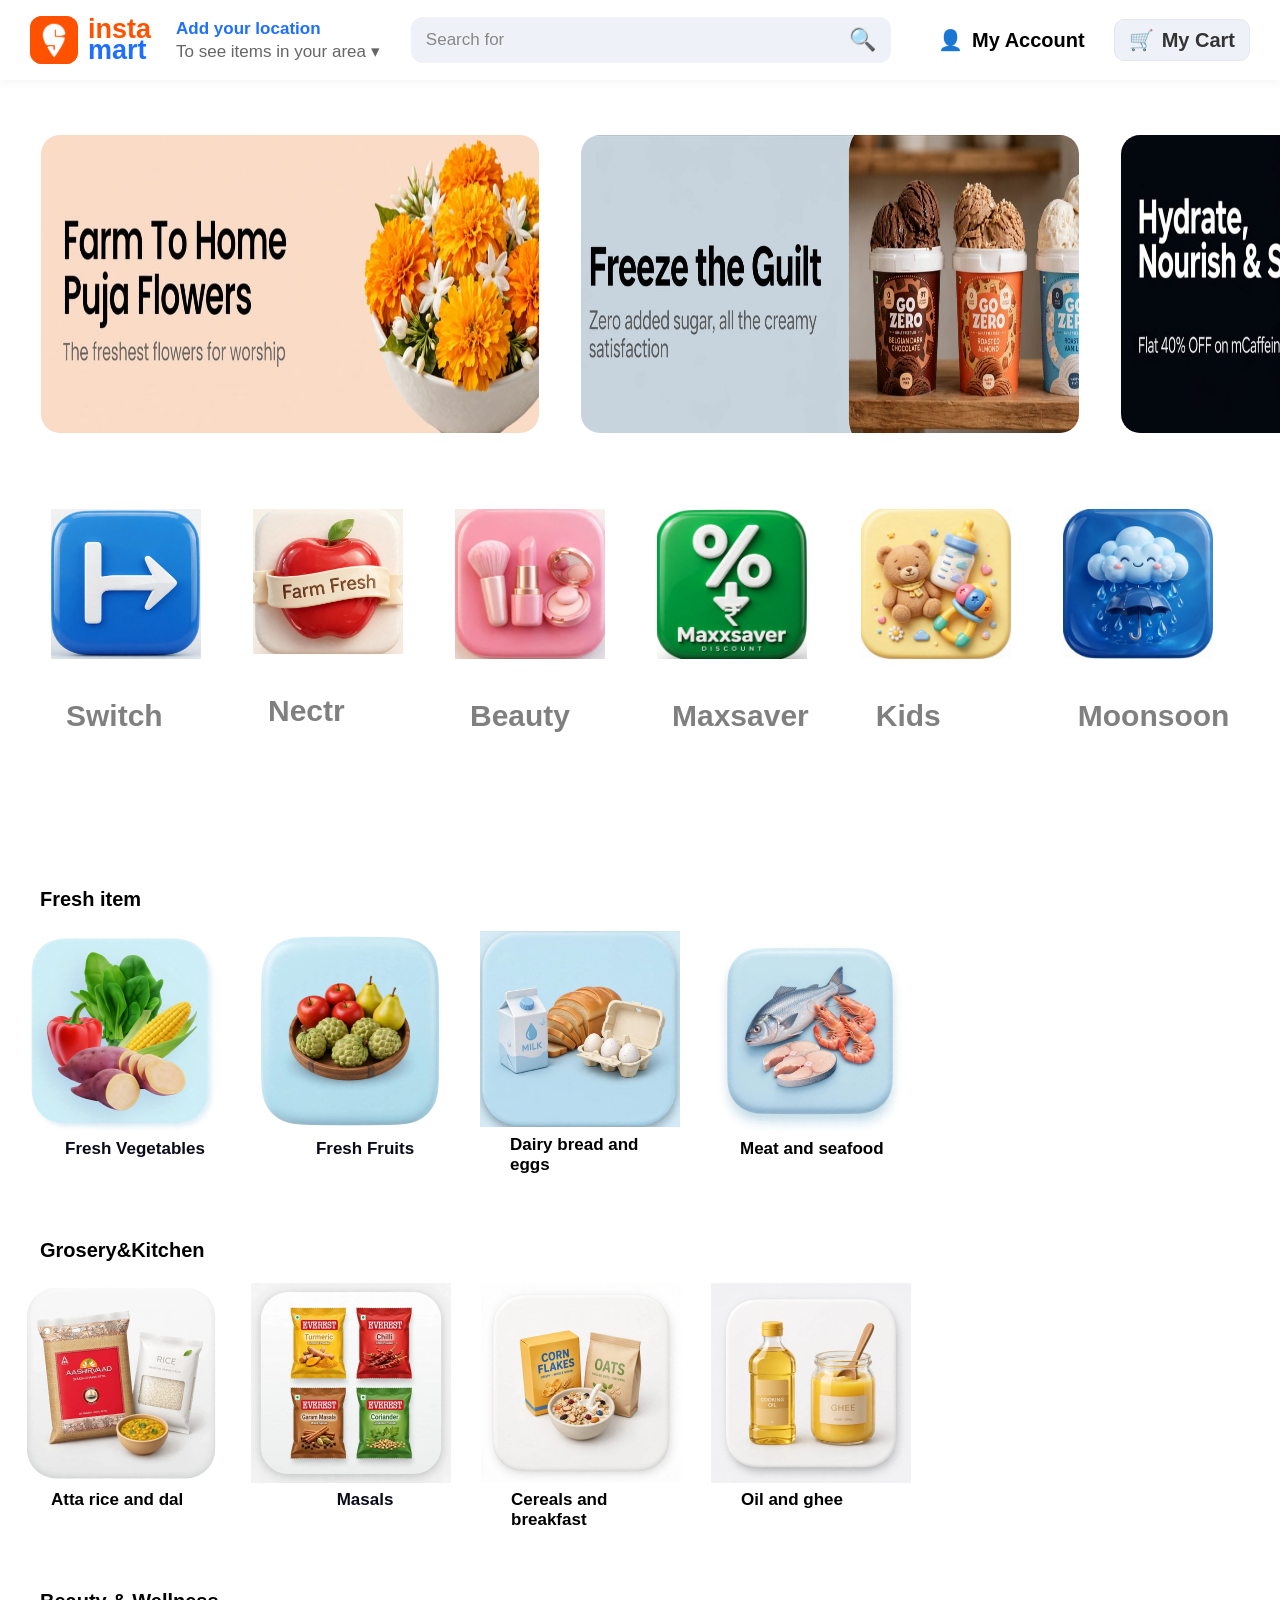
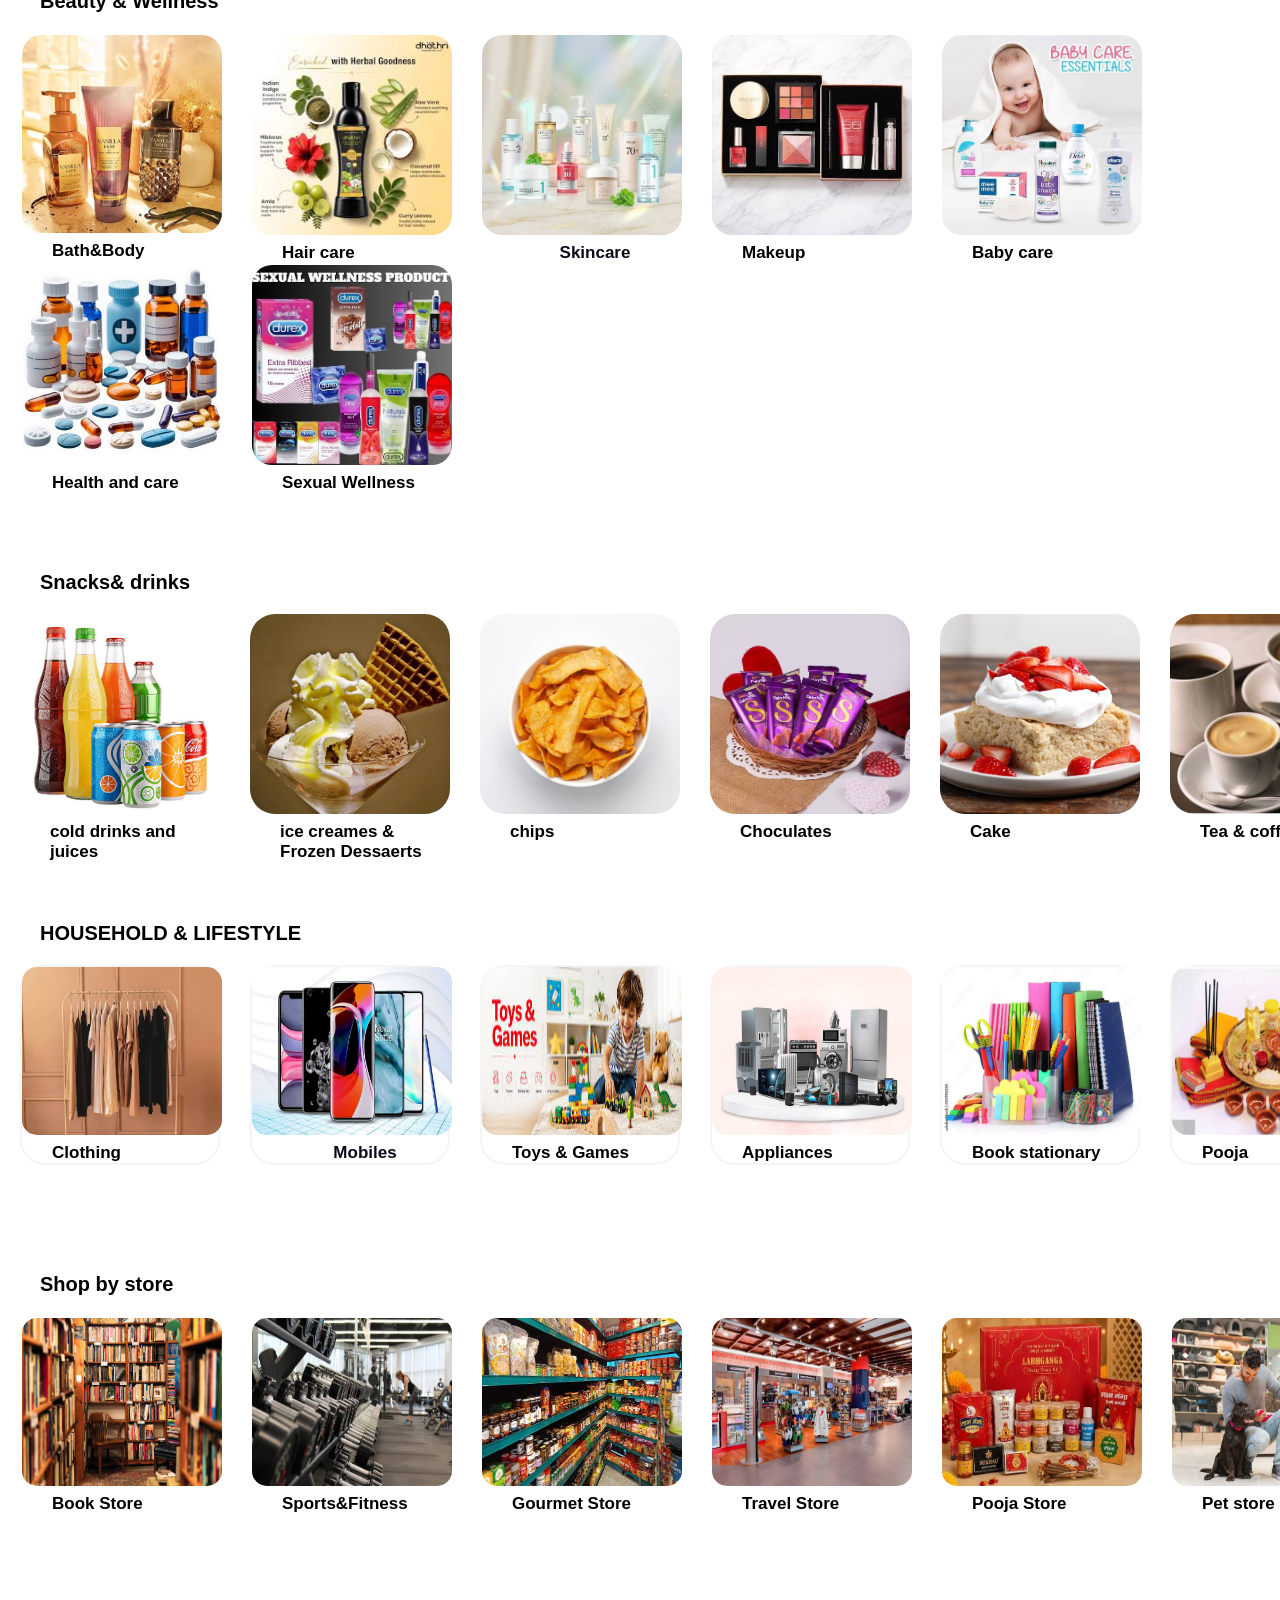
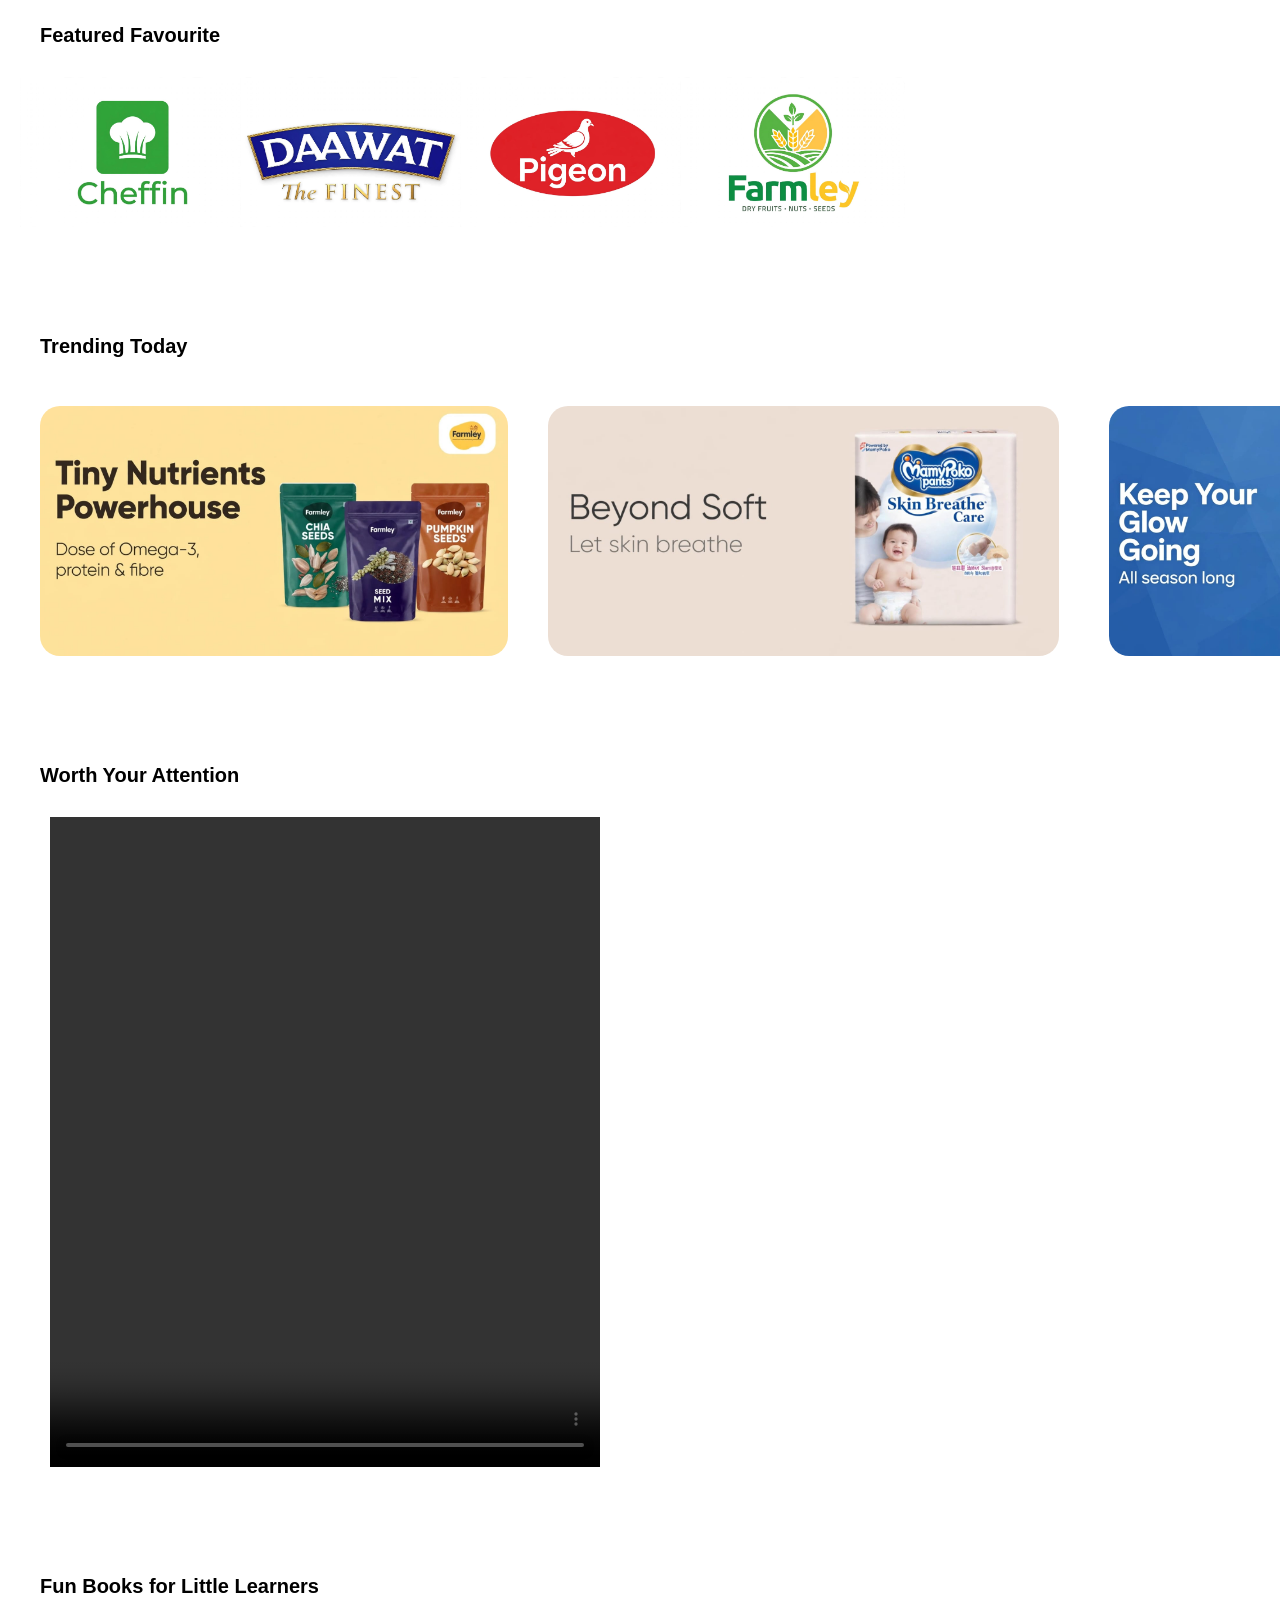
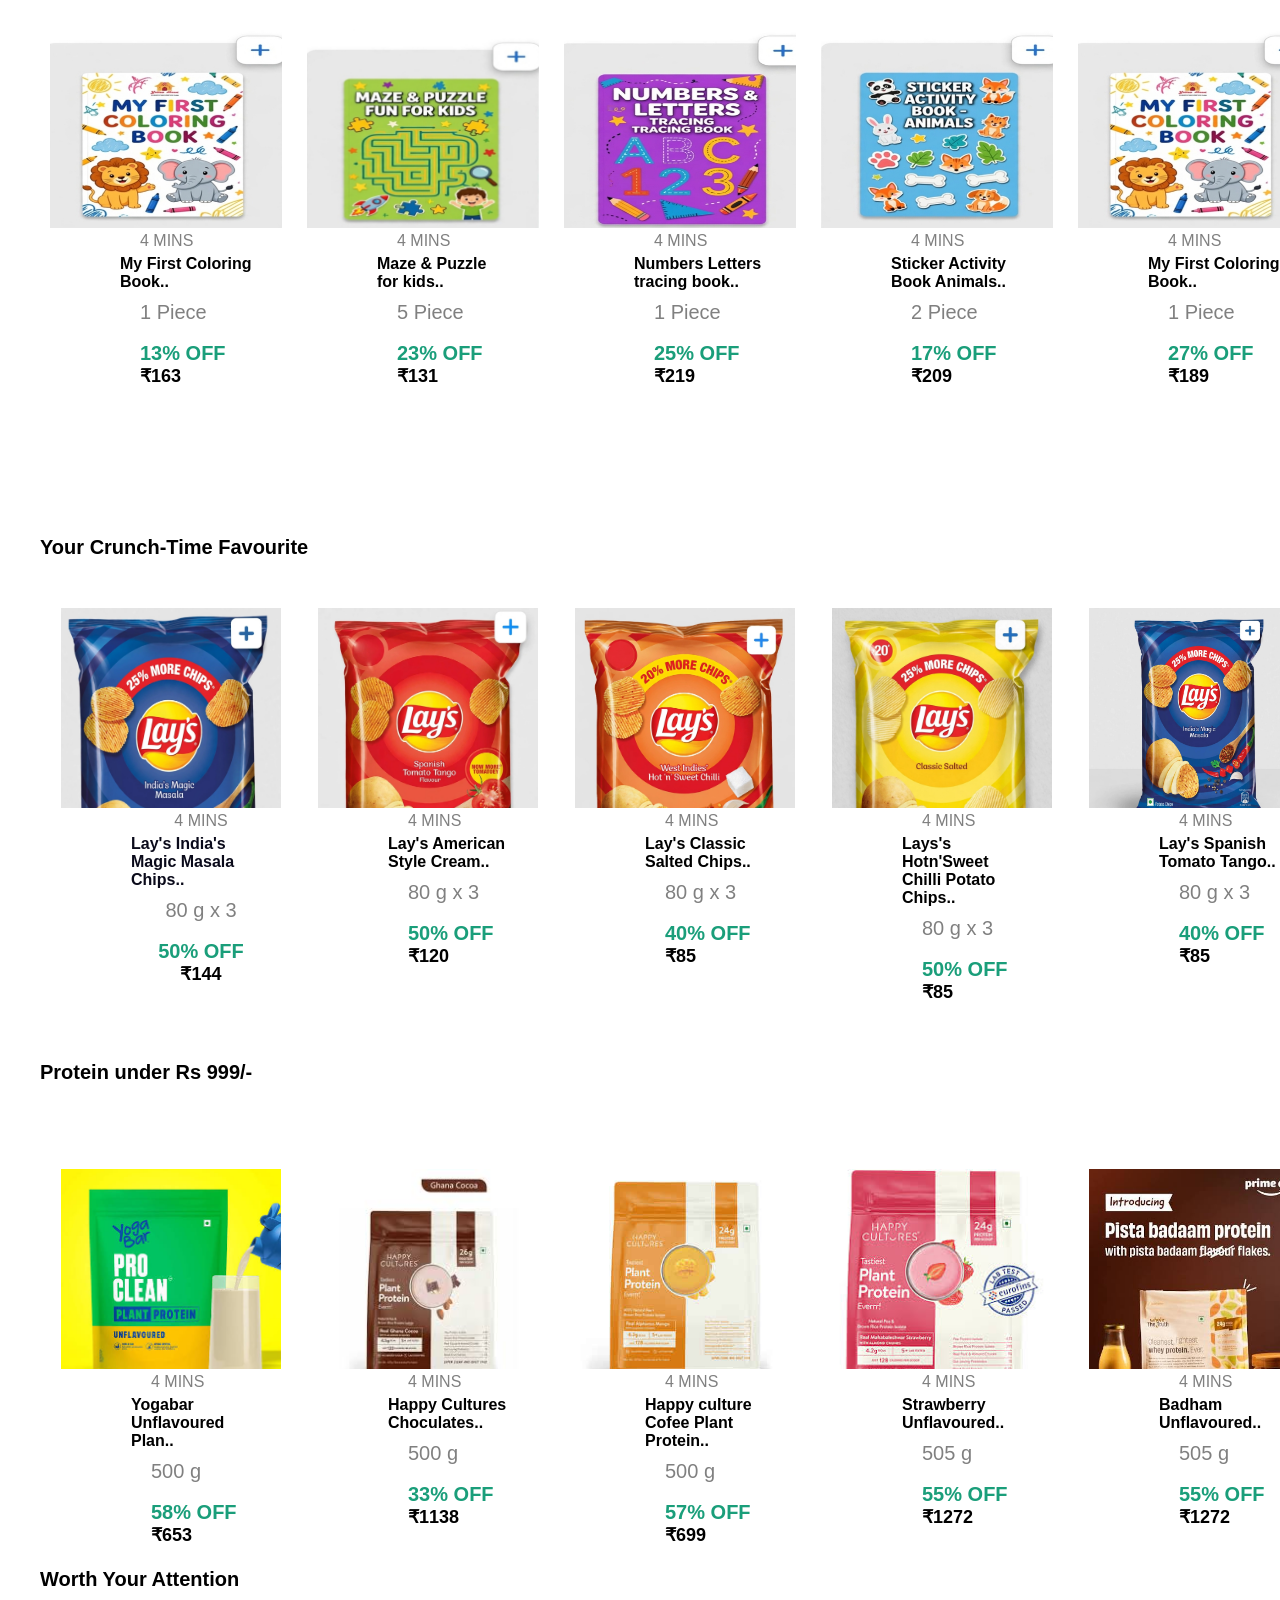
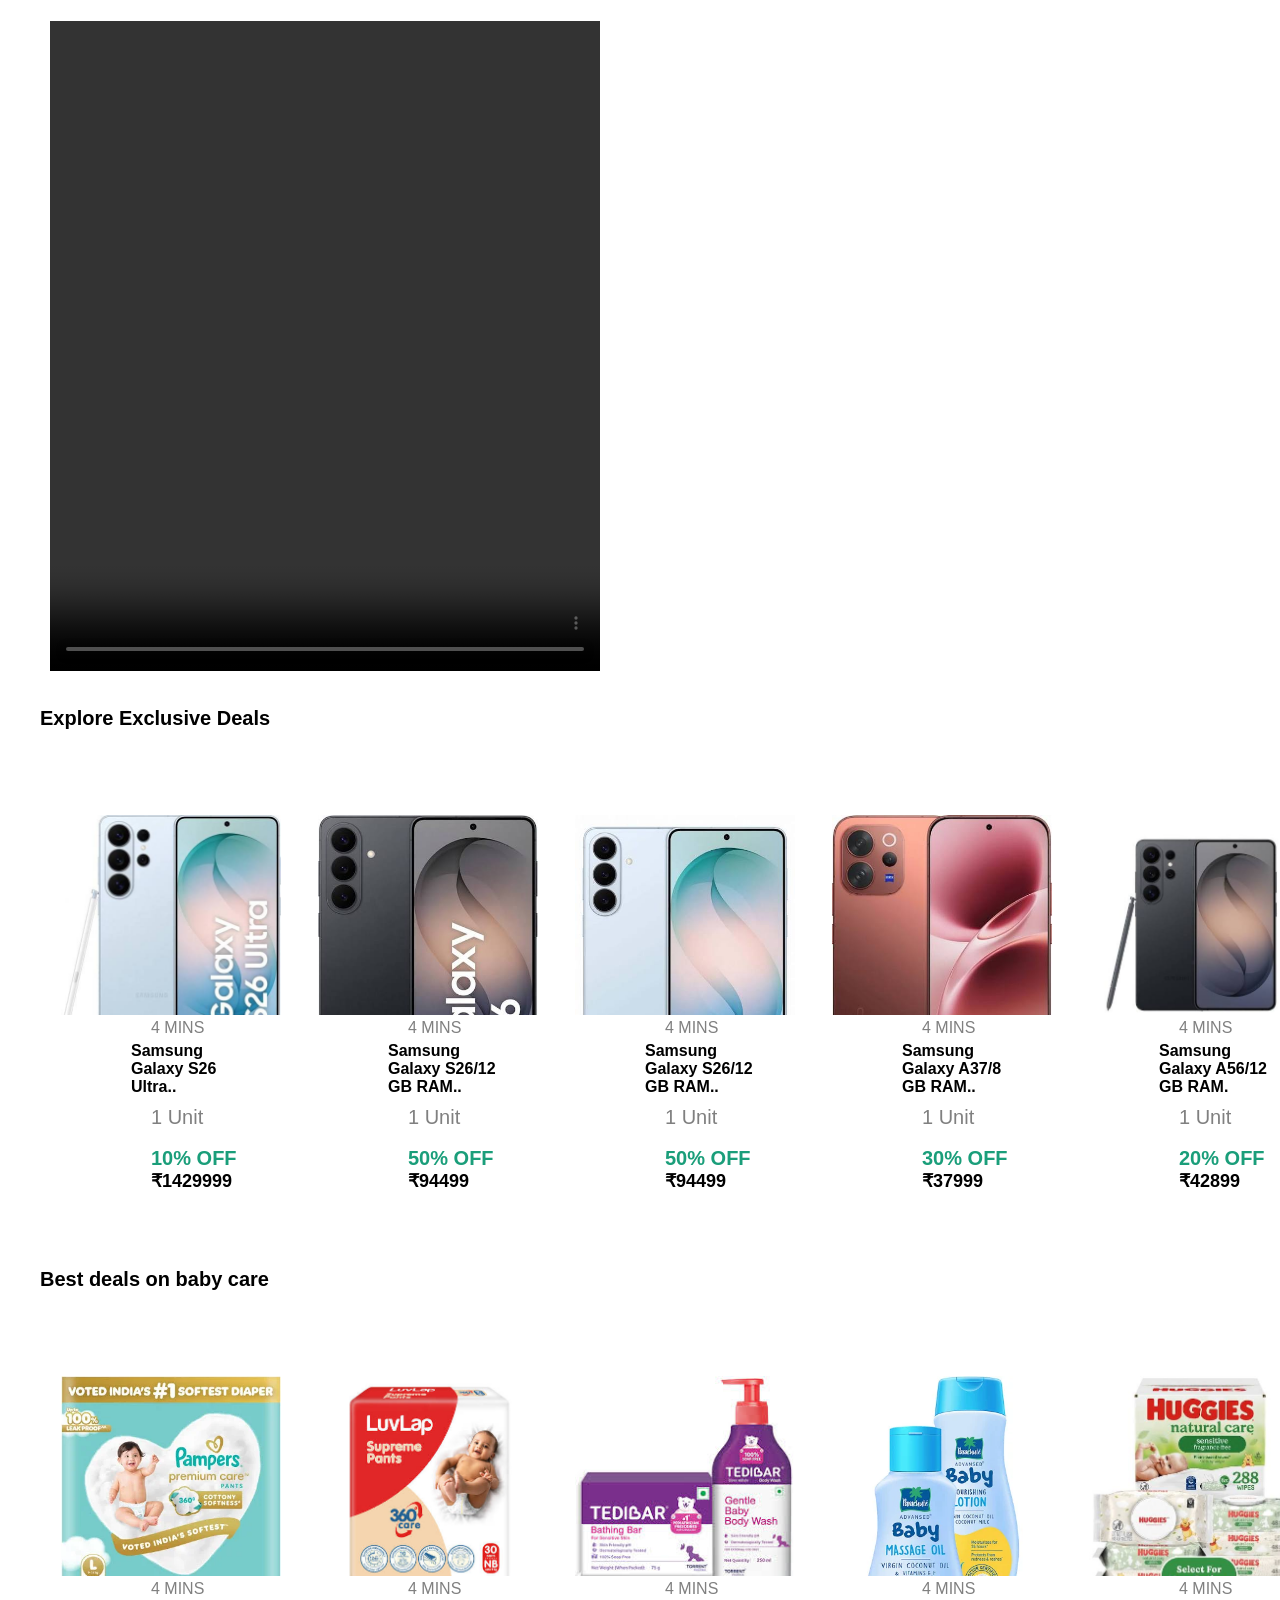
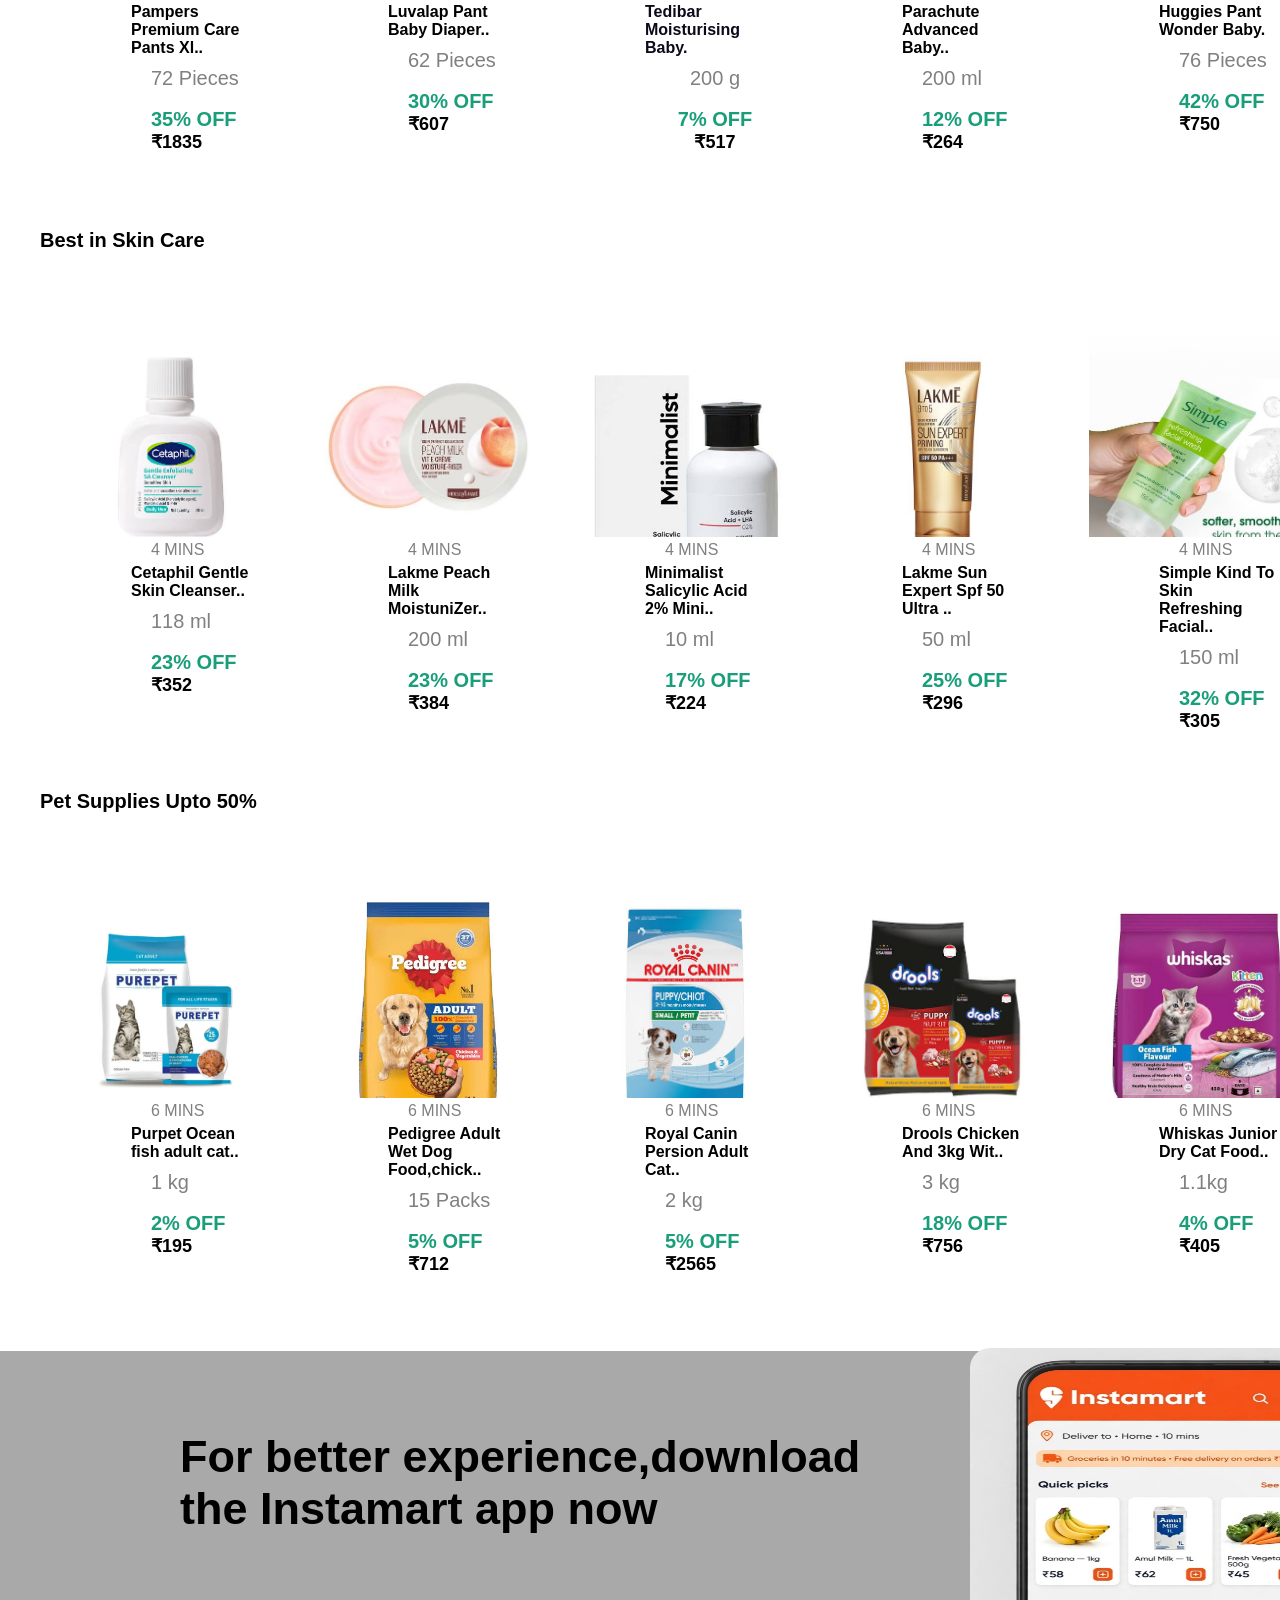
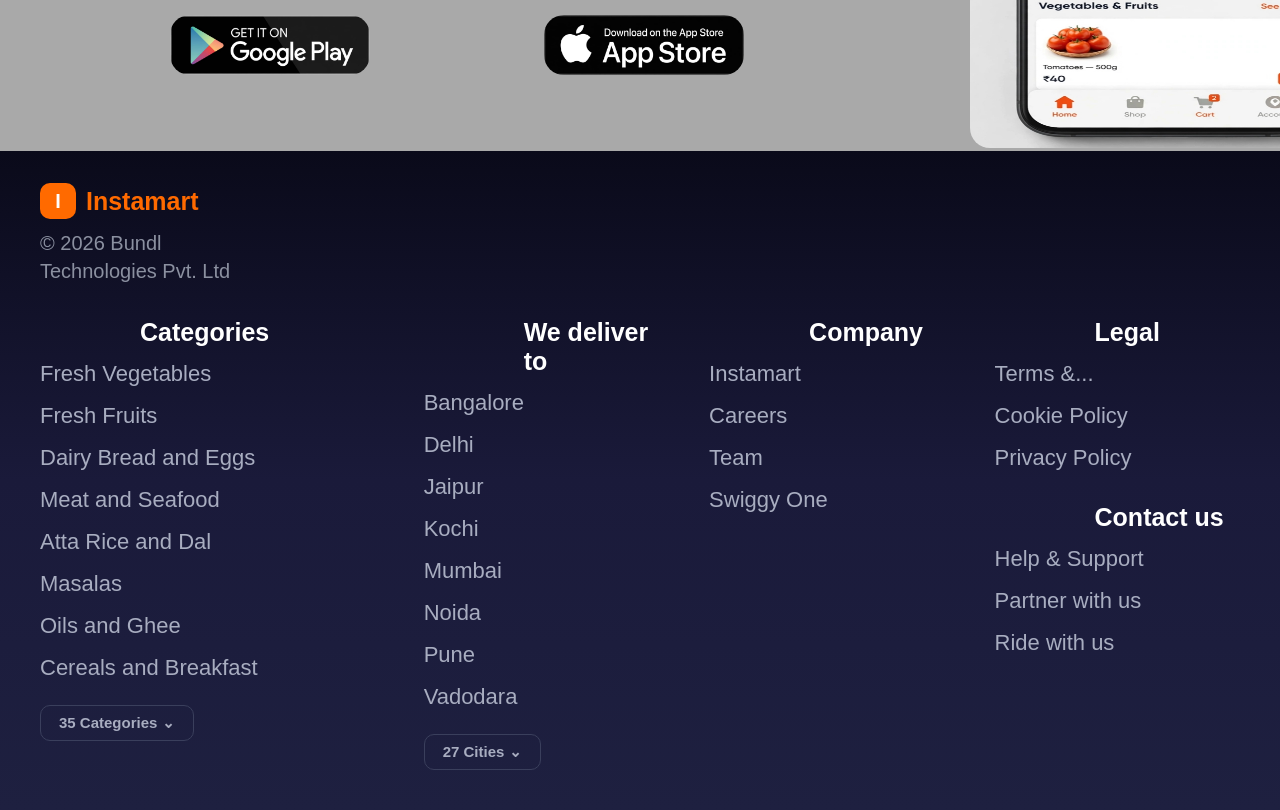
==== index.html @ aba71ca3 "work" ====
<!DOCTYPE html>
<html lang="en">
<head>
    <meta charset="UTF-8">
    <meta name="viewport" content="width=device-width, initial-scale=1.0">
    <title>Document</title>
    <link rel="stylesheet" href="./index.css">
    <link rel="stylesheet" href="https://cdnjs.cloudflare.com/ajax/libs/font-awesome/6.5.0/css/all.min.css">
    <link rel="stylesheet" href="https://cdnjs.cloudflare.com/ajax/libs/font-awesome/6.4.0/css/all.min.css">
</head>
<body>
  <!--div class="navbar">
  <div class="main"><img src="./instamart_img/logo.png" style="width:60px; margin-top:40px;border-radius:10px;
  margin-right:10px;height: 70px;">
  <p class="insta">instamart  </p>
  
  </div>
  
  <div class="search-box">
    <input type="text" placeholder='Search for '>
    <span><i class="fa-solid fa-magnifying-glass"></i> </span>
  </div>

  <div class="right-btns">
    <button class="account"><i class="fa-solid fa-user"></i> My Account</button>
    <button class="cart"><span style="font-size: 25px;">🛒</span>My Cart</button>
  </div>
</nav>
  </div-->
  <!DOCTYPE html>
<html lang="en">
<head>
<meta charset="UTF-8">
<meta name="viewport" content="width=device-width, initial-scale=1.0">
<title>InstaMart Navbar</title>
<link rel="stylesheet" href="./index.css">
<!--link href="https://fonts.googleapis.com/css2?family=Poppins:wght@400;600;700&display=swap" rel="stylesheet"-->

</head>
<body>

<nav class="navbar">
  <div class="left">
    <a href="#" class="logo">
      <div class="logo-icon"><img src="./instamart_img/logo.png" style="width:48px; height:48px; border-radius:12px;"></div>
      <div class="logo-text">
        <b>insta</b>
        <span>mart</span>
      </div>
    </a>
    <div class="location">
      <div class="top"><a href=location.html> Add your location</a></div>
      <div class="bottom">To see items in your area ▾</div>
    </div>
  </div>

  <div class="search-box">
    <input type="text" placeholder='Search for '>
    <div class="search-icon">🔍</div>
  </div>

  <div class="right">
    <div class="account">
      <div class="account-icon">👤</div>
      <span><a href="./login.html" >My Account</a></span>
    </div>
    <div class="cart">
      <div class="cart-icon">🛒</div>
      <span>My Cart</span>
    </div>
  </div>
</nav>

</body>
</html>
  <br>
  <br>
  <br>

<div class="container19">
    <div class="box0">
        <img src="./instamart_img/box1.JPEG">
    </div>
    <div class="box0">
      <img src="./instamart_img/box2.JPEG">
    </div>
    <div class="box0">
      <img src="./instamart_img/box3.JPEG">
    </div>
    
    
  
    </div>
    

</div>
   
    </div>
    </div>
    <br>
    <br>
    <br>
    <br-->


    <div class="container1">
    <div class="box2"><img src="./instamart_img/container1.jpg">
    <p>Switch</p></div>
    
    <div class="box2">
      <img src="./instamart_img/container22.jpg"><p>Nectr</p>
    </div>
    <div class="box2">
      <img src="./instamart_img/container33.jpg"><p>Beauty</p>
    </div>
    <div class="box2">
      <img src="./instamart_img/container4.jpg"><p>Maxsaver</p>
    </div>
    <div class="box2">
      <img src="./instamart_img/container5.jpg"><p>Kids</p>
    </div>
    <div class="box2">
      <img src="./instamart_img/container6.jpg"><p>Moonsoon</p>
    </div>
    
    <div class="box2">
      <img src="./instamart_img/container8.jpg"><p>Exam</p>
    </div>
    </div>
  


    <h2>Fresh item</h2>
    <div class="container2">
      <div class="item1">
         
        <img src="./instamart_img/item1.jpg">
         <a href="./page1.html" >
        <p>Fresh Vegetables</p> 
         </a>
       
      </div>
       <div class="item1">
        <img src="./instamart_img/item2.jpg">
        <a href="./fruits.html" >
        <p>Fresh Fruits</p>
        </a>
       </div>
        <div class="item1">
          <img src="./instamart_img/item5.jpeg">
          <p>Dairy bread and eggs</p>
        </div>
         <div class="item1">
          <img src="./instamart_img/item4.jpg">
          <p>Meat and seafood</p>
         </div>
    </div>
    <br>
    <br>
    <br>
    <br>
    <br>
    <br>


    <h2>Grosery&Kitchen</h2>
    <div class="container3">
      <div class="kitchen">
        <img src="./instamart_img/kitchen.jpg"><p>Atta rice and dal</p>
      </div>
       <div class="kitchen">
        <img src="./instamart_img/kitchen1.jpg">
        <a href="./masalas.html" >
        <p>Masals</p>
        </a>
       </div>
       <div class="kitchen">
        <img src="./instamart_img/kitchen2.jpg"><p>Cereals and breakfast</p>
       </div> 
       <div class="kitchen">
        <img src="./instamart_img/kitchen3.jpg"><p>Oil and ghee</p>
       </div> 
    </div>
    <br>
    <br>
    <br>
    <br>
    <br>
    <br>
    
  
    <h2>Beauty & Wellness</h2>
    <div class="container4">
      <div class="beauty">
        <img src="./instamart_img/beauty11.JPEG"><p>Bath&Body</p>
      </div>
       <div class="beauty">
        <img src="./instamart_img/haircare1.JPEG"><p>Hair care</p>
       </div>
        <div class="beauty">
          <img src="./instamart_img/skincare.JPEG">
           <a href="./skincare.html">
          <p>Skincare</p>
          </a>
        </div>
         <div class="beauty">
          <img src="./instamart_img/makeup1.JPEG"><p>Makeup</p>
         </div>
          <div class="beauty">
            <img src="./instamart_img/babycare.JPEG"><p>Baby care</p>
          </div>
           <div class="beauty">
            <img src="./instamart_img/healthcare.JPEG"><p>Health and care</p>
           </div>
  <div class="beauty">
    <img src="./instamart_img/sexuall.JPEG"><p>Sexual Wellness</p>
  </div>
    </div>
    <br>
    <br>
    <br>
    <br>
    <br>
    <br>
    

    <h2>Snacks& drinks</h2>
    <div class="container5">
      <div class="snacks">
        <img src="./instamart_img/snacks1.jpg"><p>cold drinks and juices</p>
      </div>
      <div class="snacks">
        <img src="./instamart_img/snacks2.jpg"><p>ice creames & Frozen Dessaerts</p>
      </div>
      <div class="snacks">
        <img src="./instamart_img/snacks3.jpg"><p>chips</p>
      </div>
      <div class="snacks">
        <img src="./instamart_img/snacks4.jpg"><p>Choculates</p>
      </div>
      <div class="snacks">
        <img src="./instamart_img/snacks5.jpg"><p>Cake</p>
      </div>
      <div class="snacks">
        <img src="./instamart_img/snacks77.jpg"><p>Tea & coffee</p>
      </div>
      <div class="snacks">
        <img src="./instamart_img/snacks88.jpg"><p>Dry Fruits</p>
      </div>

    </div>
    <br>
    <br>
    <br>
    <br>
    <br>
    <br>

    <h2>HOUSEHOLD & LIFESTYLE</h2>
    <div class="container6">
    <div class="house">
      <img src="./instamart_img/house.jpg"><p>Clothing</p>
    </div>
     <div class="house">
      <img src="./instamart_img/mobiles.JPEG">
      <a href="./mobile.html">
      <p>Mobiles</p>
      </a>
     </div>
      <div class="house">
        <img src="./instamart_img/house2.jpg"><p>Toys & Games</p>
      </div>
       <div class="house">
        <img src="./instamart_img/house3.jpg"><p>Appliances</p>
       </div>
        <div class="house">
          <img src="./instamart_img/house4.jpg"><p>Book stationary</p>
        </div>
         <div class="house">
          <img src="./instamart_img/house5.jpg"><p>Pooja </p>
         </div>
          <div class="house">
            <img src="./instamart_img/house6.jpg"><p>Pet Supplies</p>
          </div>
    </div>

    <br>
    <br>
    <br>
    <br>
    <br>
    <br>
    



    <h2>Shop by store</h2>
    <div class="container7">
      <div class="store">
        <img src="./instamart_img/store1.JPEG"><p>Book Store</p>
      </div>
      <div class="store">
        <img src="./instamart_img/store2.JPEG"><p>Sports&Fitness</p>
      </div>
      <div class="store">
        <img src="./instamart_img/store3.JPEG"><p>Gourmet Store</p>
      </div>
      <div class="store">
        <img src="./instamart_img/store4.JPEG"><p>Travel Store</p>
      </div>
      <div class="store">
        <img src="./instamart_img/store5.JPEG"><p>Pooja Store</p>
      </div>
      <div class="store">
        <img src="./instamart_img/store6.JPEG"><p>Pet store</p>
      </div>
      <div class="store">
        <img src="./instamart_img/noise.JPEG"><p>Noice store</p>
      </div>
    </div>
<br>
<br>
<br>
<br>
<br>
<br>
<h2>Featured Favourite</h2>
<div class="container9">
<div class="main">
  <img src="./instamart_img/cheffin.JPEG">
</div>
<div class="main">
  <img src="./instamart_img/main2.JPEG">
</div>
<div class="main">
  <img src="./instamart_img/main3.JPEG">
</div>
<div class="main">
  <img src="./instamart_img/main4.JPEG">
</div>
</div>
<br>
<br>
<br>
<br>
<br>
<br>

<h2>Trending Today</h2><br>
<div class="container10">
  <div class="trending">
          <img src="./instamart_img/trending4.JPEG">
        </div>
  <div class="trending">
    <img src="./instamart_img/trending1.JPEG">
    
    <div class="img p">
     
    </div>
    
  </div>
    <div class="trending">
      <img src="./instamart_img/trending3.JPEG">
    </div>
</div>
    <br>
    <br>
    <br>
    <br>
    <br>
    <br>
    

    <h2>Worth Your Attention</h2>
    <div class="container11">
      <div class="video">
        <video autoplay muted loop  controls width="100%">
         <source src="./video1.mp4.mp4" type="video/mp4">
        </video>
       
      </div>
    </div>
    
    
  </div>
  <br>
  <br>
  <br>
  <br>
  <br>
  <br>


  <h2>Fun Books for Little Learners</h2>
<div class="container13">
  <div class="loreal">
      <div class="img-box">
      <img src="./instamart_img/fun4.jpeg">
      
      <p class="time" >4 MINS</p>
      <h4>My First Coloring Book..</h4>
      <p class="quty">1 Piece</p><br>
      <p class="off">13% OFF</p>
      <p class="price">₹163</p>

      </div>
    </div>
    <div class="loreal">
      <div class="img-box">
      <img src="./instamart_img/fun2.Jpeg">
       <p class="time" >4 MINS</p>
       <h4>Maze & Puzzle for kids..</h4>
       <p class="quty">5 Piece</p><br>
      <p class="off">23% OFF</p>
      <p class="price">₹131</p> 
    </div>
    </div>
    <div class="loreal">
       <div class="img-box">
      <img src="./instamart_img/fun3.jpeg">
       <p class="time" >4 MINS</p>
       <h4>Numbers Letters tracing book..</h4>
       <p class="quty">1 Piece</p><br>
      <p class="off">25% OFF</p>
      <p class="price">₹219</p>
    </div>
    </div>
    <div class="loreal">
       <div class="img-box">
      <img src="./instamart_img/fun1.jpeg">
       <p class="time" >4 MINS</p>
       <h4>Sticker Activity Book Animals..</h4>
       <p class="quty">2 Piece</p><br>
      <p class="off">17% OFF</p>
      <p class="price">₹209</p>
    </div>
    </div>
    <div class="loreal">
       <div class="img-box">
      <img src="./instamart_img/fun4.jpeg">
       <p class="time" >4 MINS</p>
       <h4>My First Coloring Book..</h4>
       <p class="quty">1 Piece</p><br>
      <p class="off">27% OFF</p>
      <p class="price">₹189</p>
    </div>
    </div>
    
    
    </div>
    </div>

    </div>

  <br>
  <br>
  <br>
  <br>
  <br>
  <br>

    <h2>Your Crunch-Time Favourite</h2><br>
    <div class="container14">
      <div class="lays">
        <div class="img-box">
      <img src="./instamart_img/lays1.jpeg">
      <a href="./lays.html">
       <p class="time" >4 MINS</p>
       <h4>Lay's India's Magic Masala Chips..</h4>
       <p class="quty">80 g x 3</p><br>
      <p class="off">50% OFF</p>
      <p class="price">₹144</p>
      </a>
      </div>
      </div>
    
       <div class="lays">
        <div class="img-box">
      <img src="./instamart_img/lays2.jpeg">
       <p class="time" >4 MINS</p>
       <h4>Lay's American Style Cream..</h4>
       <p class="quty">80 g x 3</p><br>
      <p class="off">50% OFF</p>
      <p class="price">₹120</p>
       </div>
       </div>
        <div class="lays">
          <div class="img-box">
      <img src="./instamart_img/lays3.jpeg">
       <p class="time" >4 MINS</p>
       <h4>Lay's Classic Salted Chips..</h4>
       <p class="quty">80 g x 3</p><br>
      <p class="off">40% OFF</p>
      <p class="price">₹85</p>
        </div>
        </div>
         <div class="lays">
          <div class="img-box">
      <img src="./instamart_img/lays4.jpeg">
       <p class="time" >4 MINS</p>
       <h4>Lays's Hotn'Sweet Chilli Potato Chips..</h4>
       <p class="quty">80 g x 3</p><br>
      <p class="off">50% OFF</p>
      <p class="price">₹85</p>
         </div>
         </div>
          <div class="lays">
            <div class="img-box">
      <img src="./instamart_img/lays5.jpeg">
       <p class="time" >4 MINS</p>
       <h4>Lay's Spanish Tomato Tango..</h4>
       <p class="quty">80 g x 3</p><br>
      <p class="off">40% OFF</p>
      <p class="price">₹85</p>
          </div>
          </div>
        
    </div><br><br><br>
    
<h2>Protein under Rs 999/-</h2><br><br><br>
<div class="container14">
      <div class="lays">
        <div class="img-box">
      <img src="./instamart_img/protein11.jpeg">
       <p class="time" >4 MINS</p>
       <h4>Yogabar Unflavoured Plan..</h4>
       <p class="quty">500 g</p><br>
      <p class="off">58% OFF</p>
      <p class="price">₹653</p>
      </div>
      </div>
       <div class="lays">
        <div class="img-box">
      <img src="./instamart_img/protein22.jpeg">
       <p class="time" >4 MINS</p>
       <h4>Happy Cultures Choculates..</h4>
       <p class="quty">500 g</p><br>
      <p class="off">33% OFF</p>
      <p class="price">₹1138</p>
       </div>
       </div>
        <div class="lays">
          <div class="img-box">
      <img src="./instamart_img/protein33.jpeg">
       <p class="time" >4 MINS</p>
       <h4>Happy culture Cofee Plant Protein..</h4>
       <p class="quty">500 g</p><br>
      <p class="off">57% OFF</p>
      <p class="price">₹699</p>
        </div>
        </div>
         <div class="lays">
          <div class="img-box">
      <img src="./instamart_img/protein44.jpeg">
       <p class="time" >4 MINS</p>
       <h4>Strawberry Unflavoured..</h4>
       <p class="quty">505 g</p><br>
      <p class="off">55% OFF</p>
      <p class="price">₹1272</p>
         </div>
         </div>
          <div class="lays">
           <div class="img-box">
      <img src="./instamart_img/protein5.jpg">
       <p class="time" >4 MINS</p>
       <h4>Badham Unflavoured..</h4>
       <p class="quty">505 g</p><br>
      <p class="off">55% OFF</p>
      <p class="price">₹1272</p>
         </div>
         </div>
       
</div>

    <h2>Worth Your Attention</h2>
    <div class="container11">
      <div class="video">
        <video autoplay muted loop  controls width="100%">
         <source src="./mobilevideo1.mp4.mp4" type="video/mp4">
        </video>
       
      </div>
    </div>
  </div><br><br>

    <h2>Explore Exclusive Deals</h2><br><br><br>
    <div class="container15">
      <div class="mobiles">
        <div class="img-box">
      <img src="./instamart_img/mobile1.jpeg">
       <p class="time" >4 MINS</p>
       <h4>Samsung Galaxy S26 Ultra..</h4>
       <p class="quty">1 Unit</p><br>
      <p class="off">10% OFF</p>
      <p class="price">₹1429999</p>
      </div>
      </div>
    
       <div class="mobiles">
        <div class="img-box">
      <img src="./instamart_img/mobile2.jpeg">
       <p class="time" >4 MINS</p>
       <h4>Samsung Galaxy S26/12 GB RAM..</h4>
       <p class="quty">1 Unit</p><br>
      <p class="off">50% OFF</p>
      <p class="price">₹94499</p>
       </div>
       </div>
        <div class="mobiles">
          <div class="img-box">
      <img src="./instamart_img/mobile3.jpeg">
       <p class="time" >4 MINS</p>
       <h4>Samsung Galaxy S26/12 GB  RAM..</h4>
       <p class="quty">1 Unit </p><br>
      <p class="off">50% OFF</p>
      <p class="price">₹94499</p>
        </div>
        </div>
         <div class="mobiles">
          <div class="img-box">
      <img src="./instamart_img/mobile4.jpeg">
       <p class="time" >4 MINS</p>
       <h4>Samsung Galaxy A37/8 GB RAM..</h4>
       <p class="quty">1 Unit</p><br>
      <p class="off">30% OFF</p>
      <p class="price">₹37999</p>
         </div>
         </div>
          <div class="mobiles">
            <div class="img-box">
      <img src="./instamart_img/mobile5.jpeg">
       <p class="time" >4 MINS</p>
       <h4>Samsung Galaxy A56/12 GB RAM.</h4>
       <p class="quty">1 Unit</p><br>
      <p class="off">20% OFF</p>
      <p class="price">₹42899</p>
          </div>
          </div>
        
    </div><br><br><br>

    <h2>Best deals on baby care</h2><br><br><br>
    <div class="container15">
      <div class="mobiles">
        <div class="img-box">
      <img src="./instamart_img/baby1.jpeg">
       <p class="time" >4 MINS</p>
       <h4>Pampers Premium Care Pants Xl..</h4>
       <p class="quty">72 Pieces</p><br>
      <p class="off">35% OFF</p>
      <p class="price">₹1835</p>
      </div>
      </div>
    
       <div class="mobiles">
        <div class="img-box">
      <img src="./instamart_img/baby2.jpeg">
       <p class="time" >4 MINS</p>
       <h4>Luvalap Pant Baby Diaper..</h4>
       <p class="quty">62 Pieces</p><br>
      <p class="off">30% OFF</p>
      <p class="price">₹607</p>
       </div>
       </div>
        <div class="mobiles">
          <div class="img-box">
      <img src="./instamart_img/baby3.jpeg">
       <p class="time" >4 MINS</p>
       <a href="./teddybar.html">
       <h4>Tedibar Moisturising Baby.</h4>
       <p class="quty">200 g</p><br>
      <p class="off">7% OFF</p>
      <p class="price">₹517</p></a>
        </div>
        </div>
         <div class="mobiles">
          <div class="img-box">
      <img src="./instamart_img/baby4.jpeg">
       <p class="time" >4 MINS</p>
       <h4>Parachute Advanced Baby..</h4>
       <p class="quty">200 ml</p><br>
      <p class="off">12% OFF</p>
      <p class="price">₹264</p>
         </div>
         </div>
          <div class="mobiles">
            <div class="img-box">
      <img src="./instamart_img/baby5.jpeg">
       <p class="time" >4 MINS</p>
       <h4>Huggies Pant Wonder Baby.</h4>
       <p class="quty">76 Pieces</p><br>
      <p class="off">42% OFF</p>
      <p class="price">₹750</p>
          </div>
          </div>
        
    </div><br><br><br>
 


    <h2>Best in Skin Care</h2><br><br><br>
    <div class="container15">
      <div class="mobiles">
        <div class="img-box">
      <img src="./instamart_img/facewash1.jpeg">
       <p class="time" >4 MINS</p>
       <h4>Cetaphil Gentle Skin Cleanser..</h4>
       <p class="quty">118 ml</p><br>
      <p class="off">23% OFF</p>
      <p class="price">₹352</p>
      </div>
      </div>
    
       <div class="mobiles">
        <div class="img-box">
      <img src="./instamart_img/facewash2.jpeg">
       <p class="time" >4 MINS</p>
       <h4>Lakme Peach Milk MoistuniZer..</h4>
       <p class="quty">200 ml</p><br>
      <p class="off">23% OFF</p>
      <p class="price">₹384</p>
       </div>
       </div>
        <div class="mobiles">
          <div class="img-box">
      <img src="./instamart_img/facewash3.jpeg">
       <p class="time" >4 MINS</p>
       <h4>Minimalist Salicylic Acid 2% Mini..</h4>
       <p class="quty">10 ml</p><br>
      <p class="off">17% OFF</p>
      <p class="price">₹224</p>
        </div>
        </div>
         <div class="mobiles">
          <div class="img-box">
      <img src="./instamart_img/facewash4.jpeg">
       <p class="time" >4 MINS</p>
       <h4>Lakme Sun Expert Spf 50 Ultra ..</h4>
       <p class="quty">50 ml</p><br>
      <p class="off">25% OFF</p>
      <p class="price">₹296</p>
         </div>
         </div>
          <div class="mobiles">
            <div class="img-box">
      <img src="./instamart_img/facewash5.jpeg">
       <p class="time" >4 MINS</p>
       <h4>Simple Kind To Skin Refreshing Facial..</h4>
       <p class="quty">150 ml</p><br>
      <p class="off">32% OFF</p>
      <p class="price">₹305</p>
          </div>
          </div>
        
    </div><br><br><br>

    <h2>Pet Supplies Upto 50%</h2><br><br><br>
    <div class="container15">
      <div class="mobiles">
        <div class="img-box">
      <img src="./instamart_img/pet1.jpeg">
       <p class="time" >6 MINS</p>
       <h4>Purpet Ocean fish adult cat..</h4>
       <p class="quty">1 kg</p><br>
      <p class="off">2% OFF</p>
      <p class="price">₹195</p>
      </div>
      </div>
    
       <div class="mobiles">
        <div class="img-box">
      <img src="./instamart_img/pet2.jpeg">
       <p class="time" >6 MINS</p>
       <h4>Pedigree Adult Wet Dog Food,chick..</h4>
       <p class="quty">15 Packs</p><br>
      <p class="off">5% OFF</p>
      <p class="price">₹712</p>
       </div>
       </div>
        <div class="mobiles">
          <div class="img-box">
      <img src="./instamart_img/pet3.jpeg">
       <p class="time" >6 MINS</p>
       <h4>Royal Canin Persion Adult Cat..</h4>
       <p class="quty">2 kg</p><br>
      <p class="off">5% OFF</p>
      <p class="price">₹2565</p>
        </div>
        </div>
         <div class="mobiles">
          <div class="img-box">
      <img src="./instamart_img/pet4.jpeg">
       <p class="time" >6 MINS</p>
       <h4>Drools Chicken And 3kg Wit..</h4>
       <p class="quty">3 kg </p><br>
      <p class="off">18% OFF</p>
      <p class="price">₹756</p>
         </div>
         </div>
          <div class="mobiles">
            <div class="img-box">
      <img src="./instamart_img/pet6.jpeg">
       <p class="time" >6 MINS</p>
       <h4>Whiskas Junior Dry Cat Food..</h4>
       <p class="quty">1.1kg</p><br>
      <p class="off">4% OFF</p>
      <p class="price">₹405</p>
          </div>
          </div>
        
    </div><br><br><br>


    <div class="container18">
      <div class="ending">
        <p class="para">For better experience,download <br>the Instamart app now</p>
       <img src="./instamart_img/button1.Jpeg">
       <img src="./instamart_img/button2.jpeg">
       <div class="button">
        <img src="./instamart_img/button4.jpeg">
       </div>
      </div>
      

      <!DOCTYPE html>
<html lang="en">
<head>
  <meta charset="UTF-8">
  <meta name="viewport" content="width=device-width, initial-scale=1.0">
  <title>Swiggy Footer</title>
  <link rel="stylesheet" href="style.css">
</head>
<body>

  <footer class="swiggy-footer">
    <div class="footer-top">
      <div class="footer-logo">
        <div class="s-logo">I</div>
        <span>Instamart</span>
      </div>
      <p class="copy">© 2026 Bundl<br>Technologies Pvt. Ltd</p>
    </div>

    <div class="footer-grid">
      <!-- Categories -->
      <div class="col">
        <h4>Categories</h4>
        <ul>
          <li>Fresh Vegetables</li>
          <li>Fresh Fruits</li>
          <li>Dairy Bread and Eggs</li>
          <li>Meat and Seafood</li>
          <li>Atta Rice and Dal</li>
          <li>Masalas</li>
          <li>Oils and Ghee</li>
          <li>Cereals and Breakfast</li>
        </ul>
        <button class="pill-btn">35 Categories <span>⌄</span></button>
      </div>

      <!-- We deliver to -->
      <div class="col">
        <h4>We deliver to</h4>
        <ul>
          <li>Bangalore</li>
          <li>Delhi</li>
          <li>Jaipur</li>
          <li>Kochi</li>
          <li>Mumbai</li>
          <li>Noida</li>
          <li>Pune</li>
          <li>Vadodara</li>
        </ul>
        <button class="pill-btn">27 Cities <span>⌄</span></button>
      </div>

      <!-- Company -->
      <div class="col">
        <h4>Company</h4>
        <ul>
          <li>Instamart</li>
          <li>Careers</li>
          <li>Team</li>
          <li>Swiggy One</li>
        </ul>
      </div>

      <!-- Legal & Contact -->
      <div class="col">
        <h4>Legal</h4>
        <ul>
          <li>Terms &...</li>
          <li>Cookie Policy</li>
          <li>Privacy Policy</li>
        </ul>

        <h4 class="mt-32">Contact us</h4>
        <ul>
          <li>Help & Support</li>
          <li>Partner with us</li>
          <li>Ride with us</li>
        </ul>
      </div>
    </div>
  </footer>

</body>
</html>
---- index.css ----
*{
    margin:0;
    padding:0;
    box-sizing: border-box;
}


/*.navbar{
  display: flex;
  align-items: center;
  justify-content: space-between;
  padding: 10px 30px;
  background: white;
  box-shadow: 0 2px 10px #eee;
  height:100px;
  gap: 20px;
}
  
.insta{
  margin-top: 40px;
}
.main{
  color:blue;
  font-size:40px;
  margin-top:20px;
  margin-left:150px;
  font-weight: bold;
  display: flex;
  gap: 8px;
}

.search-box{
  display: flex;
  align-items: center;
  background: #f1f3f6;
  padding: 10px 8px;
  border-radius:8px;
  width: 30%;
   margin-top: 20px;
    margin-right:60px;
   
}
.search-box input{
  border: none;
  background: transparent;
  outline: none;
  width: 100%;
   margin-top: 10px;
   font-size:20px;
   margin-left:30px;
    height:20px;
}
.right-btns button{
  border: none;
  padding: 8px 10px;
  border-radius:8px;
  font-weight: bold;
  cursor: pointer;
   margin-top: 20px;
   margin-right:50px;
   font-size:22px;
}
.cart{ 
    background: #e9ecef;
     margin-top: 20px;
     margin-left:100px;
     font-size:20px;
 }
.account{ 
    background: white;
     margin-top: 20px;
     margin-right:150px;
     font-size:20px;
 
}*/
*{
  margin:0; 
  padding:0; 
  box-sizing:border-box; 
  font-family:'Poppins',sans-serif;
}


/* NAVBAR MAIN */
.navbar{
  width:100%;
  height:80px;
  background:#fff;
  display:flex;
  align-items:center;
  justify-content:space-between;
  padding:0 30px;
  box-shadow:0 1px 10px rgba(0,0,0,0.06);
  position:sticky;
  top:0;
  z-index:1000;
  gap:20px;
}
.left{display:flex; align-items:center; gap:25px;}

.logo{display:flex; align-items:center; gap:10px; text-decoration:none;}
.logo-icon{
  width:48px; height:48px; 
  background:#ff5200; border-radius:12px;
  display:flex; align-items:center; justify-content:center; 
  color:white; font-size:26px; font-weight:700;
}
.logo-text{line-height:1;}
.logo-text b{color:#ff5200; font-size:27px; display:block;}
.logo-text span{color:#1e6fff; font-size:27px; font-weight:700; display:block; margin-top:-6px;}

.location{cursor:pointer;}
.location .top{color:#1e6fff; font-weight:600; font-size:17px; display:flex; align-items:center; gap:5px;}
.location a{
  text-decoration: none;color:#1e6fff ;
}
.location .bottom{color:#666; font-size:17px; margin-top:2px;}

/* SEARCH */
.search-box{
  flex:1; max-width:480px; height:46px; 
  background:#eef1f8; border-radius:12px;
  display:flex; align-items:center; 
  padding:0 15px; gap:10px;
}
.search-box input{
  flex:1; border:none; outline:none; 
  background:transparent; font-size:17px; color:#333;
}
.search-box input::placeholder{color:#888;}
.search-icon{font-size:22px; color:#555; cursor:pointer;}

/* RIGHT */
.right{display:flex; align-items:center; gap:15px;}
.account, .cart{
  display:flex; align-items:center; gap:8px; 
  cursor:pointer; padding:8px 14px; 
  border-radius:10px; font-weight:600; font-size:20px;
}
/*.account{background:#fff; color:#222;}*/
.account-icon{
  width:28px; height:28px;  color:#fff; 
  border-radius:50%; display:flex; 
  align-items:center; justify-content:center; font-size:20px;
}
.account a{
  text-decoration: none;
  color:black;
}
.cart{background:#eef1f8; color:#333; border:1px solid #e3e7f0;}
.cart-icon{font-size:20px;}

/* ===== RESPONSIVE ONLY MOBILE & TAB ===== */

/* TAB - 1024px */
@media (max-width: 1024px){
  .navbar{padding:0 20px; gap:15px;}
  .search-box{max-width:350px;}
}

/* MOBILE - 768px */
@media (max-width: 768px){
  .navbar{
    height:auto; flex-wrap:wrap; 
    padding:12px 15px; gap:0;
  }
  .left{width:100%; justify-content:space-between;}
  .location .bottom{display:none;}
  .search-box{
    width:100%; max-width:100%; 
    order:3; margin-top:12px; height:42px;
  }
}

/* CHINNA MOBILE - 480px */
@media (max-width: 480px){
  .logo-icon{width:40px; height:40px; font-size:22px;}
  .logo-text b, .logo-text span{font-size:18px;}
  .location .top{font-size:12px;}
  .account span{display:none;}
}


 .container19{
  width:450%;
    display: flex;
    position: relative;
    gap:40px;
    margin-left: 40px;


 }
 .box0{
    height:300px;
    width:500px;
    object-fit: cover;
    overflow: hidden;
    border: 1px solid white;
    border-radius:20px;
 }
.box0 img{
   height:300px;
    width:550px;
  background-size: cover;

}


h2{
  font-size: 20px;
  margin-left: 40px;
  font-weight: bold;
}
/* LAPTOP TOUCH PANNALA - container19 & box0 ku mattum - MOBILE & TAB */

/* TAB - 1024px keela */
@media (max-width: 1024px) {
  .container19{
    width: 100% !important;
    height: auto !important;
    display: grid !important;
    grid-template-columns: repeat(2, 1fr) !important;
    gap: 20px !important;
    margin: 0 !important;
    padding: 20px !important;
    box-sizing: border-box !important;
    position: relative !important;
  }
  .box0{
    width: 100% !important;
    height: auto !important;
    min-height: 180px !important;
    margin: 0 !important;
    border: 1px solid #eee !important;
    border-radius: 16px !important;
    overflow: hidden !important;
    display: block !important;
  }
  .box0 img{
    width: 100% !important;
    height: auto !important;
    max-height: 200px !important;
    object-fit: cover !important;
    display: block !important;
    border-radius: 16px !important;
    background-size: cover !important;
  }
}

/* MOBILE - 768px keela */
@media (max-width: 768px) {
  .container19{
    grid-template-columns: 1fr !important;
    gap: 15px !important;
    padding: 15px !important;
  }
  .box0{
    min-height: 150px !important;
    border-radius: 12px !important;
  }
  .box0 img{
    max-height: none !important;
    height: auto !important;
    object-fit: contain !important;
    border-radius: 12px !important;
  }
}

/* CHINNA MOBILE - 480px */
@media (max-width: 480px) {
  .container19{
    padding: 12px !important;
    gap: 12px !important;
  }
}






 .container1{
  width:100%;
  height:400px;
  position: relative;
  gap:40px;
  margin-left: 40px;
  display: flex;
  
 }
 .box2{
  height:200px;
width:200px;
  border: 1px solid white;
  border-radius: 20px;
  display: flex;
  gap:40px;
  flex-direction: column;
 }
 .box2 img{
  height:150px;
  width:150px;
  background-size: cover;
  justify-content: center;
  margin-top: 20px;
  margin-left: 10px; 
 }

 .box2 p{
  font-size:30px;
  font-weight:bold;
  color:grey;
  margin-left:25px;
  justify-content: center;  
 }


/* ===== LAPTOP AH THODATHU - TAB & MOBILE KU MATTUM ===== */

/* TAB KU - 768px to 1024px */
@media (max-width: 1024px) {
  .container1{
    width: 100% !important;
    height: auto !important;
    margin-left: 0 !important;
    padding: 20px !important;
    display: grid !important;
    grid-template-columns: repeat(5, 1fr) !important;
    gap: 20px !important;
    overflow: visible !important;
  }
  .box2{
    width: 100% !important;
    height: auto !important;
    display: flex !important;
    flex-direction: column !important;
    align-items: center !important;
    gap: 8px !important;
  }
  .box2 img{
    width: 85px !important;
    height: 85px !important;
    margin: 0 !important;
  }
}

/* MOBILE KU - 768px keela */
@media (max-width: 768px) {
  .container1{
    grid-template-columns: repeat(3, 1fr) !important;
    gap: 15px !important;
    padding: 15px !important;
  }
  .box2 img{
    width: 75px !important;
    height: 75px !important;
  }
  .box2 p{
    font-size: 12px !important;
  }
}

/* CHINNA MOBILE KU */
@media (max-width: 480px) {
  .container1{
    grid-template-columns: repeat(3, 1fr) !important;
    gap: 12px !important;
  }
  .box2 img{
    width: 68px !important;
    height: 68px !important;
    border-radius: 14px !important;
  }
}


 



.container2{
  height:auto;
  width:100%;
  border-radius: 20px;
  margin-top: 20px;
  display: flex;
  gap:30px;
  margin-left: 20px;
  position: relative;
  flex-direction: column;
  flex-direction: row;
  justify-content: flex-start;
  flex-wrap: wrap;
}
.item1{
    height:200px;
  width:200px;
    border-radius: 20px;

  display: flex;
  flex-direction: column;

}
.item img{
    height:50px;
  width:50px;
   background-size: cover;
  object-fit: contain;
  background: transparent;

} 
.item1 a{
  text-decoration: none;
  color: #0a0a1a;
  display: flex;
  flex-direction: column;
  align-items: center;
}
.item1 p{
  font-size:17px;
  font-weight: bold;
  margin-left:30px;
  margin-top:8px; 
}
/* LAPTOP AH THODATHU - MOBILE & TAB KU MATTUM - container2 & item1 */

/* TAB KU - 1024px keela */
@media (max-width: 1024px) {
  .container2{
    width: 100% !important;
    height: auto !important;
    margin-left: 0 !important;
    padding: 20px !important;
    display: grid !important;
    grid-template-columns: repeat(3, 1fr) !important;
    gap: 20px !important;
    flex-direction: unset !important;
    justify-content: unset !important;
    box-sizing: border-box !important;
  }
  .item1{
    width: 100% !important;
    height: auto !important;
    min-height: 160px !important;
    padding: 15px !important;
    display: flex !important;
    flex-direction: column !important;
    align-items: center !important;
    justify-content: center !important;
  }
  .item1 img, .item img{
    width: 80px !important;
    height: 80px !important;
    object-fit: contain !important;
  }
  .item1 p{
    font-size: 16px !important;
    margin-left: 0 !important;
    text-align: center !important;
    margin-top: 8px !important;
  }
  .item1 a{
    align-items: center !important;
    text-align: center !important;
  }
}

/* MOBILE KU - 768px keela */
@media (max-width: 768px) {
  .container2{
    grid-template-columns: repeat(2, 1fr) !important;
    gap: 15px !important;
    padding: 15px !important;
  }
  .item1{
    min-height: 140px !important;
    border-radius: 14px !important;
  }
  .item1 img, .item img{
    width: 70px !important;
    height: 70px !important;
  }
  .item1 p{
    font-size: 14px !important;
  }
}

/* CHINNA MOBILE KU - 480px keela */
@media (max-width: 480px) {
  .container2{
    grid-template-columns: repeat(2, 1fr) !important;
    gap: 12px !important;
  }
  .item1{
    min-height: 125px !important;
    padding: 10px !important;
  }
  .item1 img, .item img{
    width: 60px !important;
    height: 60px !important;
  }
}





.container3{
  height:auto;
  width:100%;
  border-radius: 20px;
  margin-top: 20px;
  display: flex;
  gap:30px;
  margin-left: 20px;
  position: relative;
  flex-direction: column;
  flex-direction: row;
  justify-content: flex-start;
  flex-wrap: wrap;
}
.kitchen{
    height:200px;
  width:200px;
    border-radius: 20px;
  border: 1px solid white;
  display: flex;
  flex-direction: column;

}
.kitchen img{
    height:200px;
  width:200px;
  background-size: cover;
  background: transparent;

} 
.kitchen p{
  font-size:17px;
  font-weight: bold;
  margin-left:30px;
  margin-top: 7px; 
  text-decoration: none;
}
.kitchen a{
  text-decoration: none;
  color: #0a0a1a;
  display: flex;
  flex-direction: column;
  align-items: center;
}

/* === LAPTOP TOUCH PANNALA - container3 & kitchen ku mattum - MOBILE & TAB === */

/* TAB - 1024px keela */
@media (max-width: 1024px) {
  .container3{
    width: 100% !important;
    height: auto !important;
    margin-left: 0 !important;
    margin-top: 15px !important;
    padding: 20px !important;
    display: grid !important;
    grid-template-columns: repeat(3, 1fr) !important;
    gap: 20px !important;
    box-sizing: border-box !important;
  }
  .kitchen{
    width: 100% !important;
    height: auto !important;
    min-height: 160px !important;
    padding: 15px !important;
    display: flex !important;
    flex-direction: column !important;
    align-items: center !important;
    justify-content: center !important;
    border: none !important;
    background: #fff !important;
    border-radius: 14px !important;
  }
  .kitchen img{
    width: 85px !important;
    height: 85px !important;
    object-fit: contain !important;
    background: transparent !important;
  }
  .kitchen p{
    font-size: 16px !important;
    margin-left: 0 !important;
    margin-top: 8px !important;
    text-align: center !important;
  }
  .kitchen a{
    align-items: center !important;
    justify-content: center !important;
    text-align: center !important;
  }
}

/* MOBILE - 768px keela */
@media (max-width: 768px) {
  .container3{
    grid-template-columns: repeat(2, 1fr) !important;
    gap: 15px !important;
    padding: 15px !important;
  }
  .kitchen{
    min-height: 140px !important;
  }
  .kitchen img{
    width: 75px !important;
    height: 75px !important;
  }
  .kitchen p{
    font-size: 14px !important;
  }
}

/* CHINNA MOBILE - 480px keela */
@media (max-width: 480px) {
  .container3{
    grid-template-columns: repeat(2, 1fr) !important;
    gap: 12px !important;
  }
  .kitchen{
    min-height: 125px !important;
    padding: 10px !important;
  }
  .kitchen img{
    width: 65px !important;
    height: 65px !important;
  }
  .kitchen p{
    font-size: 13px !important;
  }
}





.container4{
  height:auto;
  width:100%;
  border-radius: 20px;
  margin-top: 20px;
  display: flex;
  gap:30px;
  margin-left: 20px;
  position: relative;
  flex-direction: column;
  flex-direction: row;
  justify-content: flex-start;
  flex-wrap: wrap;
}
.beauty{
    height:200px;
  width:200px;
    border-radius:20px;
  border:2px solid white;
  display: flex;
  flex-direction: column;

}
.beauty img{
    height:200px;
  width:200px;
  background-size: cover;
  border-radius: 20px;

} 
.beauty p{
  font-size:17px;
  font-weight: bold;
  margin-left:30px;
  margin-top:8px; 
}  

.beauty a{
  text-decoration: none;
  color: #0a0a1a;
  display: flex;
  flex-direction: column;
  align-items: center;
}

/* LAPTOP TOUCH PANNALA - container4 & beauty ku mattum MOBILE/TAB */

/* TAB - 1024px keela */
@media (max-width: 1024px) {
  .container4{
    width: 100% !important;
    height: auto !important;
    margin-left: 0 !important;
    margin-top: 15px !important;
    padding: 20px !important;
    display: grid !important;
    grid-template-columns: repeat(3, 1fr) !important;
    gap: 20px !important;
    box-sizing: border-box !important;
  }
  .beauty{
    width: 100% !important;
    height: auto !important;
    min-height: 160px !important;
    padding: 15px !important;
    display: flex !important;
    flex-direction: column !important;
    align-items: center !important;
    justify-content: center !important;
    border: none !important;
    background: #fff !important;
    border-radius: 14px !important;
  }
  .beauty img{
    width: 85px !important;
    height: 85px !important;
    border-radius: 14px !important;
    object-fit: contain !important;
  }
  .beauty p{
    font-size: 16px !important;
    margin-left: 0 !important;
    margin-top: 8px !important;
    text-align: center !important;
  }
  .beauty a{
    align-items: center !important;
    justify-content: center !important;
    text-align: center !important;
  }
}

/* MOBILE - 768px keela */
@media (max-width: 768px) {
  .container4{
    grid-template-columns: repeat(2, 1fr) !important;
    gap: 15px !important;
    padding: 15px !important;
  }
  .beauty{
    min-height: 140px !important;
  }
  .beauty img{
    width: 75px !important;
    height: 75px !important;
  }
  .beauty p{
    font-size: 14px !important;
  }
}

/* CHINNA MOBILE - 480px keela */
@media (max-width: 480px) {
  .container4{
    grid-template-columns: repeat(2, 1fr) !important;
    gap: 12px !important;
  }
  .beauty{
    min-height: 125px !important;
    padding: 10px !important;
  }
  .beauty img{
    width: 65px !important;
    height: 65px !important;
  }
  .beauty p{
    font-size: 13px !important;
  }
}





.container5{
  height: auto;
  width:100%;
  border-radius: 20px;
  margin-top: 20px;
  display: flex;
  gap:30px;
  margin-left: 20px;
  position: relative;
  flex-direction: row;
  justify-content: flex-start;
}
.snacks{
    height:200px;
  width:200px;
  
  display: flex;
  flex-direction: column;

}
.snacks img{
    height:200px;
  width:200px;
  background-size: cover;
  border-radius: 25px;

} 
.snacks p{
  font-size:17px;
  font-weight: bold;
  margin-left:30px;
  margin-top:8px; 
}



/* LAPTOP TOUCH PANNALA - container5 & snacks ku mattum - MOBILE & TAB */

/* TAB - 1024px keela */
@media (max-width: 1024px) {
  .container5{
    width: 100% !important;
    height: auto !important;
    margin-left: 0 !important;
    margin-top: 15px !important;
    padding: 20px !important;
    display: grid !important;
    grid-template-columns: repeat(3, 1fr) !important;
    gap: 20px !important;
    box-sizing: border-box !important;
    justify-content: unset !important;
  }
  .snacks{
    width: 100% !important;
    height: auto !important;
    min-height: 160px !important;
    padding: 15px !important;
    display: flex !important;
    flex-direction: column !important;
    align-items: center !important;
    justify-content: center !important;
    background: #fff !important;
    border-radius: 14px !important;
  }
  .snacks img{
    width: 85px !important;
    height: 85px !important;
    border-radius: 14px !important;
    object-fit: contain !important;
  }
  .snacks p{
    font-size: 16px !important;
    margin-left: 0 !important;
    margin-top: 8px !important;
    text-align: center !important;
    font-weight: bold !important;
  }
}

/* MOBILE - 768px keela */
@media (max-width: 768px) {
  .container5{
    grid-template-columns: repeat(2, 1fr) !important;
    gap: 15px !important;
    padding: 15px !important;
  }
  .snacks{
    min-height: 140px !important;
  }
  .snacks img{
    width: 75px !important;
    height: 75px !important;
  }
  .snacks p{
    font-size: 14px !important;
  }
}

/* CHINNA MOBILE - 480px keela */
@media (max-width: 480px) {
  .container5{
    grid-template-columns: repeat(2, 1fr) !important;
    gap: 12px !important;
  }
  .snacks{
    min-height: 125px !important;
    padding: 10px !important;
  }
  .snacks img{
    width: 65px !important;
    height: 65px !important;
  }
  .snacks p{
    font-size: 13px !important;
  }
}


.container6{
  height:100%;
  width:100%;
  border-radius: 20px;
  margin-top: 20px;
  display: flex;
  gap:30px;
  margin-left: 20px;
  position: relative;
  flex-direction: column;
  flex-direction: row;
  justify-content: flex-start;
}
.house{
    height:200px;
  width:200px;
  border-radius:25px;
  border: 2px solid whitesmoke;
  display: flex;
  flex-direction: column;

}
.house img{
    height:200px;
  width:200px;
  background-size: cover;
  border-radius:15px;
    border: 2 px solid whitesmoke;

} 
.house p{
  font-size:17px;
  font-weight: bold;
  margin-left:30px;
  margin-top:8px; 

}
.house a{
  text-decoration: none;
  color: #0a0a1a;
  display: flex;
  flex-direction: column;
  align-items: center;
}

/* LAPTOP TOUCH PANNALA - container6 & house ku mattum - MOBILE & TAB */

/* TAB - 1024px keela */
@media (max-width: 1024px) {
  .container6{
    width: 100% !important;
    height: auto !important;
    margin-left: 0 !important;
    margin-top: 15px !important;
    padding: 20px !important;
    display: grid !important;
    grid-template-columns: repeat(3, 1fr) !important;
    gap: 20px !important;
    box-sizing: border-box !important;
    justify-content: unset !important;
  }
  .house{
    width: 100% !important;
    height: auto !important;
    min-height: 160px !important;
    padding: 15px !important;
    display: flex !important;
    flex-direction: column !important;
    align-items: center !important;
    justify-content: center !important;
    border: 1px solid #f1f1f1 !important;
    background: #fff !important;
    border-radius: 14px !important;
  }
  .house img{
    width: 85px !important;
    height: 85px !important;
    border-radius: 14px !important;
    object-fit: contain !important;
    border: none !important;
  }
  .house p{
    font-size: 16px !important;
    margin-left: 0 !important;
    margin-top: 8px !important;
    text-align: center !important;
  }
  .house a{
    align-items: center !important;
    justify-content: center !important;
    text-align: center !important;
    text-decoration: none !important;
  }
}

/* MOBILE - 768px keela */
@media (max-width: 768px) {
  .container6{
    grid-template-columns: repeat(2, 1fr) !important;
    gap: 15px !important;
    padding: 15px !important;
  }
  .house{
    min-height: 140px !important;
  }
  .house img{
    width: 75px !important;
    height: 75px !important;
  }
  .house p{
    font-size: 14px !important;
  }
}

/* CHINNA MOBILE - 480px keela */
@media (max-width: 480px) {
  .container6{
    grid-template-columns: repeat(2, 1fr) !important;
    gap: 12px !important;
  }
  .house{
    min-height: 125px !important;
    padding: 10px !important;
  }
  .house img{
    width: 65px !important;
    height: 65px !important;
  }
  .house p{
    font-size: 13px !important;
  }
}


.container7{
  width:100%;
  border-radius: 20px;
  margin-top: 20px;
  display: flex;
  gap:30px;
  margin-left: 20px;
  position: relative;
  flex-direction: row;
  justify-content: flex-start;
  
}
.store{
    height:200px;
  width:200px;
  border-radius:25px;
  border: 2px solid white;
  display: flex;
  flex-direction: column;
   

}
.store img{
    height:200px;
  width:200px;
  background-size: cover;
  border-radius:15px;
    border: 2 px solid white;
    gap:30px;
  

} 
.store p{

  font-size:17px;
  font-weight: bold;
  margin-left:30px;
  margin-top:8px; 

  
}
/* LAPTOP TOUCH PANNALA - container7 & store ku mattum - MOBILE & TAB */

/* TAB - 1024px keela */
@media (max-width: 1024px) {
  .container7{
    width: 100% !important;
    height: auto !important;
    margin-left: 0 !important;
    margin-top: 15px !important;
    padding: 20px !important;
    display: grid !important;
    grid-template-columns: repeat(3, 1fr) !important;
    gap: 20px !important;
    box-sizing: border-box !important;
    justify-content: unset !important;
  }
  .store{
    width: 100% !important;
    height: auto !important;
    min-height: 160px !important;
    padding: 15px !important;
    display: flex !important;
    flex-direction: column !important;
    align-items: center !important;
    justify-content: center !important;
    border: 1px solid #f1f1f1 !important;
    background: #fff !important;
    border-radius: 14px !important;
  }
  .store img{
    width: 85px !important;
    height: 85px !important;
    border-radius: 14px !important;
    object-fit: contain !important;
    border: none !important;
  }
  .store p{
    font-size: 16px !important;
    margin-left: 0 !important;
    margin-top: 8px !important;
    text-align: center !important;
    display: block !important;
  }
}

/* MOBILE - 768px keela */
@media (max-width: 768px) {
  .container7{
    grid-template-columns: repeat(2, 1fr) !important;
    gap: 15px !important;
    padding: 15px !important;
  }
  .store{
    min-height: 140px !important;
  }
  .store img{
    width: 75px !important;
    height: 75px !important;
  }
  .store p{
    font-size: 14px !important;
  }
}

/* CHINNA MOBILE - 480px keela */
@media (max-width: 480px) {
  .container7{
    grid-template-columns: repeat(2, 1fr) !important;
    gap: 12px !important;
  }
  .store{
    min-height: 125px !important;
    padding: 10px !important;
  }
  .store img{
    width: 65px !important;
    height: 65px !important;
  }
  .store p{
    font-size: 13px !important;
  }
}



.container9{
    width:100%;
  background:white;
height: auto;
display: flex;
}
.main{
  height:150px;
  width:200px;
  display: flex;
  flex-direction: row;
  margin-top:30px;
  gap:25px;
  margin-left:20px;
  border-radius:20px;
  box-shadow: #e9ecef;
}

/* LAPTOP TOUCH PANNALA - container9 & main ku mattum - MOBILE & TAB */

/* TAB - 1024px keela */
@media (max-width: 1024px) {
  .container9{
    width: 100% !important;
    height: auto !important;
    margin: 0 !important;
    padding: 20px !important;
    display: grid !important;
    grid-template-columns: repeat(2, 1fr) !important;
    gap: 20px !important;
    box-sizing: border-box !important;
    background: white !important;
  }
  .main{
    width: 100% !important;
    height: auto !important;
    min-height: 140px !important;
    margin: 0 !important;
    padding: 0 !important;
    display: block !important;
    border-radius: 14px !important;
    overflow: hidden !important;
    box-shadow: 0 2px 8px rgba(0,0,0,0.08) !important;
  }
  .main img{
    width: 100% !important;
    height: 100% !important;
    max-height: 160px !important;
    object-fit: cover !important;
    display: block !important;
    border-radius: 14px !important;
  }
}

/* MOBILE - 768px keela */
@media (max-width: 768px) {
  .container9{
    grid-template-columns: repeat(2, 1fr) !important;
    gap: 15px !important;
    padding: 15px !important;
  }
  .main{
    min-height: 120px !important;
  }
  .main img{
    max-height: 130px !important;
  }
}

/* CHINNA MOBILE - 480px keela - Single banner style */
@media (max-width: 480px) {
  .container9{
    display: flex !important;
    flex-direction: column !important;
    gap: 12px !important;
    overflow: visible !important;
  }
  .main{
    width: 100% !important;
    min-height: auto !important;
  }
  .main img{
    width: 100% !important;
    height: auto !important;
    max-height: none !important;
    object-fit: contain !important;
  }
}

.container10{
  width:100%;
  background:white;
height: auto;
display: flex;
border-radius: 25px;
}
.trending{
  height:250px;
  width:550px;
  display: flex;
  flex-direction: row;
  margin-top:30px;
  gap:10px;
  margin-left:20px;

}
.trending a{
  text-decoration: none;
  color: #0a0a1a;
  display: flex;
  flex-direction: column;
  align-items: center;
}
.trending img{
  border-radius: 20px;
  gap:10px;
  margin-left: 20px;
}
.img p{
  font-size: 20px;
  color: #e9ecef;
}

/* LAPTOP TOUCH PANNALA - container10 & trending ku mattum - MOBILE & TAB */

/* TAB - 1024px keela */
@media (max-width: 1024px) {
  .container10{
    width: 100% !important;
    height: auto !important;
    margin: 0 !important;
    padding: 20px !important;
    display: grid !important;
    grid-template-columns: repeat(2, 1fr) !important;
    gap: 20px !important;
    box-sizing: border-box !important;
    border-radius: 0 !important;
    background: white !important;
  }
  .trending{
    width: 100% !important;
    height: auto !important;
    min-height: 140px !important;
    margin: 0 !important;
    padding: 0 !important;
    display: block !important;
    border-radius: 14px !important;
    overflow: hidden !important;
    box-shadow: 0 2px 8px rgba(0,0,0,0.08) !important;
  }
  .trending img{
    width: 100% !important;
    height: auto !important;
    max-height: 220px !important;
    object-fit: cover !important;
    display: block !important;
    border-radius: 14px !important;
    margin: 0 !important;
  }
  .img p{
    font-size: 16px !important;
    text-align: center !important;
    margin-top: 8px !important;
  }
}

/* MOBILE - 768px keela */
@media (max-width: 768px) {
  .container10{
    grid-template-columns: 1fr !important;
    gap: 15px !important;
    padding: 15px !important;
  }
  .trending img{
    max-height: none !important;
    object-fit: contain !important;
  }
}

/* CHINNA MOBILE - 480px keela */
@media (max-width: 480px) {
  .container10{
    padding: 12px !important;
    gap: 12px !important;
  }
}


.container11{
    width:100%;
  background:white;
height: auto;
display: flex;
border-radius: 25px;
}
.video{
    height:650px;
  width:550px;
  display: flex;
  flex-direction: row;
  margin-top:30px;
  gap:10px;
  margin-left:50px;
  border:1 px solid black;
}
.container11.video video{
  width:200px;
  height:300px;
  object-fit: cover;
}
.container12{
      width:100%;
height: auto;
display: flex;
border-radius: 25px;
}
.loreal{
   height:400px;
  width:550px;
  display: flex;
  flex-direction: row;
  margin-top:30px;
  gap:10px;
  margin-left:20px;
  border-radius: 20px;
}
.img-box img{
  height:200px;
  width:100%;
  object-fit: cover;
  object-position:top;
}
.time{
  margin-left:10px;
  color:grey;
   

}
.quty{
  color:gray;
  font-size:25px;
  margin-left: 10px;
 
}
.off{
  color:#1a9e7a;
  font-size:25px;
  margin-left: 10px;
   
}
.price{
  font-size: 20px;
  color: black;
  margin-left: 10px;
  

}
. span{
   font-size: 20px;
  color:gray;
  margin-left: 10px;
}

  



.container13{
      width:100%;
height: auto;
display: flex;
border-radius: 25px;
gap:5px;
}
.loreal{
   height:400px;
  width:550px;
  display: flex;
  flex-direction: row;
  margin-top:30px;
  gap:5px;
  

  border-radius: 20px;
}
.img-box img{
  height:200px;
  width:100%;
  object-fit: cover;
  object-position:top;
  gap:10px;
}
.time{
  margin-left:10px;
  color:grey;
  
}
.quty{
  color:gray;
  font-size:20px;
  margin-left: 10px;
 
}
.off{
  color:#1a9e7a;
  font-size:20px;
  margin-left: 10px;
   
}
.price{
  font-size: 20px;
  color: black;
  margin-left: 10px;
  

}
. span{
   font-size: 20px;
  color:gray;
  margin-left: 10px;
  
 
}
/* LAPTOP TOUCH PANNALA - container13 & loreal ku mattum - MOBILE & TAB */

/* TAB - 1024px keela */
@media (max-width: 1024px) {
  .container13{
    width: 100% !important;
    height: auto !important;
    margin: 0 !important;
    padding: 20px !important;
    display: grid !important;
    grid-template-columns: repeat(3, 1fr) !important;
    gap: 20px !important;
    box-sizing: border-box !important;
    border-radius: 0 !important;
  }
  .loreal{
    width: 100% !important;
    height: auto !important;
    min-height: 380px !important;
    margin: 0 !important;
    padding: 0 !important;
    display: flex !important;
    flex-direction: column !important;
    background: #fff !important;
    border-radius: 14px !important;
    border: 1px solid #f1f1f1 !important;
    overflow: hidden !important;
  }
  .img-box{
    width: 100% !important;
  }
  .img-box img{
    width: 100% !important;
    height: 180px !important;
    object-fit: cover !important;
    object-position: top !important;
  }
  .loreal h4{
    font-size: 15px !important;
    margin: 8px 10px !important;
    line-height: 1.3 !important;
  }
  .time, .quty, .off, .price{
    margin-left: 10px !important;
    margin-right: 10px !important;
  }
  .quty{ font-size: 14px !important; }
  .off{ font-size: 15px !important; }
  .price{ font-size: 16px !important; font-weight: bold !important; }
}

/* MOBILE - 768px keela */
@media (max-width: 768px) {
  .container13{
    grid-template-columns: repeat(2, 1fr) !important;
    gap: 15px !important;
    padding: 15px !important;
  }
  .loreal{
    min-height: 340px !important;
  }
  .img-box img{
    height: 150px !important;
  }
  .loreal h4{ font-size: 13px !important; }
  .quty{ font-size: 12px !important; }
  .off{ font-size: 13px !important; }
  .price{ font-size: 15px !important; }
}

/* CHINNA MOBILE - 480px keela */
@media (max-width: 480px) {
  .container13{
    gap: 12px !important;
    padding: 12px !important;
  }
  .loreal{
    min-height: 310px !important;
  }
  .img-box img{
    height: 130px !important;
  }
}


.container14{
        width:100%;
  background:white;
height: auto;
display: flex;
border-radius: 25px;
gap:5px;
}

.lays{
   height:400px;
  width:550px;
  display: flex;
  flex-direction: row;
  margin-top:30px;
  gap:15px;
  margin-left:30px;
  border:1px solid white;
  border-radius: 20px;
}
.img-box img{
  height:200px;
  width:100%;
  object-fit: cover;
  object-position:top;
  gap:20px;
  margin-left:30px;
}
.time{
  margin-left:10px;
  color:grey;
  
  

}
.quty{
  color:gray;
  font-size:25px;
  margin-left: 10px;
 
}
h4{
  margin-left: 100px;
  margin-top: 5px
  ;
}
.off{
  color:#1a9e7a;
  font-size:20px;
  margin-left: 10px;
   
}
.price{
  font-size: 20px;
  color: black;
  margin-left: 120px;
  

}
. span{
   font-size: 20px;
  color:gray;
  margin-left: 10px;
}
 
.lays a{
  text-decoration: none;
  color: #0a0a1a;
  display: flex;
  flex-direction: column;
  align-items: center;
}

/* LAPTOP TOUCH PANNALA - container14 / lays ku mattum - MOBILE & TAB */

/* TAB - 1024px keela */
@media (max-width: 1024px) {
  .container14{
    width: 100% !important;
    height: auto !important;
    display: grid !important;
    grid-template-columns: repeat(3, 1fr) !important;
    gap: 20px !important;
    padding: 20px !important;
    margin: 0 !important;
    box-sizing: border-box !important;
    background: white !important;
    border-radius: 0 !important;
  }
  .lays{
    width: 100% !important;
    height: auto !important;
    min-height: 380px !important;
    margin: 0 !important;
    padding-bottom: 12px !important;
    display: flex !important;
    flex-direction: column !important;
    background: #fff !important;
    border: 1px solid #eee !important;
    border-radius: 16px !important;
    overflow: hidden !important;
  }
  .lays .img-box{ width: 100% !important; }
  .lays .img-box img{
    width: 100% !important;
    height: 180px !important;
    margin: 0 !important;
    object-fit: contain !important;
    object-position: center !important;
  }
  .lays a{
    display: flex !important;
    flex-direction: column !important;
    align-items: flex-start !important;
    text-decoration: none !important;
    color: #0a0a1a !important;
  }
  .lays .time{ font-size: 12px !important; margin: 8px 10px 0 !important; color: grey !important; }
  .lays h4{ font-size: 14px !important; margin: 5px 10px !important; line-height: 1.3 !important; }
  .lays .quty{ font-size: 13px !important; margin: 0 10px !important; color: gray !important; }
  .lays .off{ font-size: 14px !important; color: #1a9e7a !important; margin: 5px 10px 0 !important; }
  .lays .price{ font-size: 16px !important; font-weight: 700 !important; margin: 2px 10px !important; color: black !important; }
}

/* MOBILE - 768px keela - 2 per row */
@media (max-width: 768px) {
  .container14{
    grid-template-columns: repeat(2, 1fr) !important;
    gap: 12px !important;
    padding: 12px !important;
  }
  .lays{ min-height: 330px !important; border-radius: 12px !important; }
  .lays .img-box img{ height: 150px !important; }
  .lays h4{ font-size: 13px !important; }
  .lays .quty{ font-size: 12px !important; }
  .lays .off, .lays .price{ font-size: 13px !important; }
}

/* CHINNA MOBILE - 480px */
@media (max-width: 480px) {
  .lays{ min-height: 300px !important; }
  .lays .img-box img{ height: 130px !important; }
}




.container15{
        width:100%;
  background:white;
height: auto;
display: flex;
border-radius: 25px;
gap:5px;
}

.mobiles{
   height:400px;
  width:550px;
  display: flex;
  flex-direction: row;
  margin-top:30px;
  gap:15px;
  margin-left:30px;
  border:1px solid white;
  border-radius: 20px;
}
.img-box img{
  height:200px;
  width:100%;
  object-fit: cover;
  object-position:top;
  gap:20px;
  margin-left:30px;
}
.mobiles a{
  text-decoration: none;
  color: #0a0a1a;
  display: flex;
  flex-direction: column;
  align-items: center;
}
.time{
  margin-left:120px;
  color:grey;
  
  

}
.quty{
  color:gray;
  font-size:20px;
  margin-left:120px;
  margin-top:10px;
 
}
.off{
  color:#1a9e7a;
  font-size:20px;
  font-weight: bold;
  margin-left: 120px;
   
}
.price{
  font-size:18px;
  color: black;
  margin-left: 120px;
  font-weight: bold;
  

}
. span{
   font-size:5px;
  color:gray;
  margin-left: 10px;
  
  
  
}
/* LAPTOP TOUCH PANNALA - container15 & mobiles ku mattum - MOBILE & TAB */

/* TAB - 1024px keela */
@media (max-width: 1024px) {
  .container15{
    width: 100% !important;
    height: auto !important;
    display: grid !important;
    grid-template-columns: repeat(3, 1fr) !important;
    gap: 20px !important;
    padding: 20px !important;
    margin: 0 !important;
    box-sizing: border-box !important;
    background: white !important;
    border-radius: 0 !important;
  }
  .mobiles{
    width: 100% !important;
    height: auto !important;
    min-height: 380px !important;
    margin: 0 !important;
    padding-bottom: 12px !important;
    display: flex !important;
    flex-direction: column !important;
    background: #fff !important;
    border: 1px solid #eee !important;
    border-radius: 16px !important;
    overflow: hidden !important;
    flex-direction: column !important;
  }
  .mobiles .img-box{ width: 100% !important; }
  .mobiles .img-box img{
    width: 100% !important;
    height: 190px !important;
    margin: 0 !important;
    object-fit: contain !important;
    object-position: center !important;
    gap: 0 !important;
  }
  .mobiles .time{ font-size: 12px !important; margin: 8px 10px 0 !important; color: gray !important; }
  .mobiles h4{ font-size: 14px !important; margin: 5px 10px !important; line-height: 1.3 !important; }
  .mobiles .quty{ font-size: 13px !important; margin: 0 10px !important; color: gray !important; }
  .mobiles .off{ font-size: 14px !important; color: #1a9e7a !important; margin: 5px 10px 0 !important; font-weight: bold !important; }
  .mobiles .price{ font-size: 16px !important; font-weight: 700 !important; margin: 2px 10px !important; color: black !important; }
}

/* MOBILE - 768px keela - 2 per row */
@media (max-width: 768px) {
  .container15{
    grid-template-columns: repeat(2, 1fr) !important;
    gap: 12px !important;
    padding: 12px !important;
  }
  .mobiles{ min-height: 340px !important; border-radius: 12px !important; }
  .mobiles .img-box img{ height: 160px !important; }
  .mobiles h4{ font-size: 13px !important; }
  .mobiles .price{ font-size: 15px !important; }
}

/* CHINNA MOBILE - 480px */
@media (max-width: 480px) {
  .container15{ gap: 10px !important; padding: 10px !important; }
  .mobiles{ min-height: 310px !important; }
  .mobiles .img-box img{ height: 135px !important; }
}



.ending{
  height:400px;
  width:1400px;
  background: darkgrey;
  margin: auto;
  position: relative;
  overflow: visible;
  z-index:1;
}
.para{
  font-size:45px;
  margin-left:100px;
  color: black;
  font-weight:bold;
  padding:80px;

  
}

.ending img{
  height:60px;
  width:200px;
  margin-left:170px;
  border-radius: 20px;
  gap:5px;
}
.button img{
  height:400px;
  width:400px;
  margin-left:1500px;
  margin-bottom: 400px;
  position: absolute;
  right:30px;
  top:-3px;
}



/* SWIGGY FOOTER - EXACT STYLE */

* {
  margin: 0;
  padding: 0;
  box-sizing: border-box;
}

body {
  font-family: -apple-system, BlinkMacSystemFont, 'Segoe UI', Roboto, sans-serif;
}

.swiggy-footer {
  background: linear-gradient(180deg, #0a0a1a 0%, #1a1a3a 50%, #1e2040 100%);
  background-color: #0e0e23;
  color: #fff;
  padding: 32px 40px 40px;
}

/* Logo Section */
.footer-top {
  margin-bottom: 28px;
}

.footer-logo {
  display: flex;
  align-items: center;
  gap: 10px;
}

.s-logo {
  background: #ff6a00;
  width: 36px;
  height: 36px;
  border-radius: 10px;
  display: flex;
  align-items: center;
  justify-content: center;
  font-weight: 800;
  font-size:20px;
  color: #fff;
}

.footer-logo span {
  color: #ff6a00;
  font-size: 25px;
  font-weight: 700;
}

.copy {
  color: #8b90a0;
  font-size: 20px;
  margin-top: 10px;
  line-height: 1.4;
}

/* Grid */
.footer-grid {
  display: grid;
  grid-template-columns: 1.4fr 1fr 1fr 1fr;
  gap: 40px;
}

.col h4 {
  font-size:25px;
  font-weight: 700;
  margin-bottom: 14px;
  color: #fff;
}

.col ul {
  list-style: none;
  padding: 0;
  margin: 0;
}

.col ul li {
  color: #a8adc0;
  font-size:22px;
  margin-bottom: 16px;
  cursor: pointer;
  transition: color 0.2s;
}

.col ul li:hover {
  color: #fff;
}

.pill-btn {
  margin-top: 8px;
  background: transparent;
  border: 1.5px solid #3a3f5c;
  color: #a8adc0;
  padding: 8px 18px;
  border-radius: 10px;
  font-size:15px;
  font-weight: 600;
  cursor: pointer;
  
}

.pill-btn:hover {
  border-color: #5a5f7c;
  color: #fff;
}

.mt-32 {
  margin-top: 32px;
}

/* Responsive */
/*@media (max-width: 768px) {
  .footer-grid {
    grid-template-columns: 1fr 1fr;
    gap: 24px;
  }
  
  .swiggy-footer {
    padding: 24px 20px;
  }
}

@media (max-width: 480px) {
  .footer-grid {
    grid-template-columns: 1fr;
  }
}/*

/* ===== FULL RESPONSIVE - LAPTOP TOUCH PANNALA - ONLY MOBILE & TAB ===== */

/* ===== TAB - 1024px keela ===== */
@media (max-width: 1024px) {
  /* container7 & store */
  .container7{
    width:100% !important; height:auto !important; margin-left:0 !important; margin-top:15px !important;
    padding:20px !important; display:grid !important; grid-template-columns:repeat(3,1fr) !important; gap:20px !important; box-sizing:border-box !important; justify-content:unset !important;
  }
  .store{
    width:100% !important; height:auto !important; min-height:160px !important; padding:15px !important;
    display:flex !important; flex-direction:column !important; align-items:center !important; justify-content:center !important; background:#fff !important; border-radius:14px !important;
  }
  .store img{ width:85px !important; height:85px !important; border-radius:14px !important; object-fit:contain !important; }
  .store p{ font-size:16px !important; margin-left:0 !important; margin-top:8px !important; text-align:center !important; display:block !important; }

  /* container9 & main + container10 & trending */
  .container9, .container10{
    width:100% !important; height:auto !important; margin:0 !important; padding:20px !important;
    display:grid !important; grid-template-columns:repeat(2,1fr) !important; gap:20px !important; box-sizing:border-box !important; background:white !important;
  }
  .main, .trending{
    width:100% !important; height:auto !important; margin:0 !important; padding:0 !important;
    display:block !important; border-radius:14px !important; overflow:hidden !important; box-shadow:0 2px 8px rgba(0,0,0,0.08) !important;
  }
  .main img, .trending img{ width:100% !important; height:auto !important; max-height:220px !important; object-fit:cover !important; display:block !important; border-radius:14px !important; margin:0 !important; }

  /* container13, 14, 15 - Products */
  .container13, .container14, .container15{
    width:100% !important; height:auto !important; display:grid !important; grid-template-columns:repeat(3,1fr) !important; gap:20px !important; padding:20px !important; margin:0 !important; box-sizing:border-box !important;
  }
  .loreal, .lays, .mobiles{
    width:100% !important; height:auto !important; min-height:360px !important; margin:0 !important; padding-bottom:10px !important;
    display:flex !important; flex-direction:column !important; background:#fff !important; border:1px solid #eee !important; border-radius:16px !important; overflow:hidden !important;
  }
  .loreal .img-box img, .lays .img-box img, .mobiles .img-box img{ width:100% !important; height:180px !important; object-fit:contain !important; margin:0 !important; }

  /* FOOTER */
  .container18{ width:100% !important; height:auto !important; }
  .ending{
    width:100% !important; height:auto !important; margin:0 !important; padding:30px 20px !important;
    display:flex !important; flex-direction:column !important; align-items:flex-start !important; position:relative !important; overflow:hidden !important; box-sizing:border-box !important;
  }
  .para{ font-size:28px !important; margin:0 0 20px 0 !important; padding:0 !important; width:60% !important; }
  .ending img{ width:140px !important; height:auto !important; margin:0 10px 10px 0 !important; }
  .button{ position:absolute !important; right:20px !important; top:50% !important; transform:translateY(-50%) !important; margin:0 !important; }
  .button img{ width:220px !important; height:auto !important; margin:0 !important; position:relative !important; right:auto !important; top:auto !important; }
  .swiggy-footer{ width:100% !important; padding:30px 20px !important; box-sizing:border-box !important; }
  .footer-grid{ grid-template-columns:1.4fr 1fr 1fr !important; gap:30px !important; }
}

/* ===== MOBILE - 768px keela ===== */
@media (max-width: 768px) {
  .container7{ grid-template-columns:repeat(2,1fr) !important; gap:15px !important; padding:15px !important; }
  .store{ min-height:140px !important; } .store img{ width:75px !important; height:75px !important; } .store p{ font-size:14px !important; }

  .container9, .container10{ grid-template-columns:repeat(2,1fr) !important; gap:15px !important; padding:15px !important; }
  .container10{ grid-template-columns:1fr !important; }

  .container13, .container14, .container15{ grid-template-columns:repeat(2,1fr) !important; gap:12px !important; padding:12px !important; }
  .loreal, .lays, .mobiles{ min-height:330px !important; border-radius:12px !important; }
  .loreal .img-box img, .lays .img-box img, .mobiles .img-box img{ height:150px !important; }

  /* FOOTER MOBILE */
  .ending{ padding:25px 15px !important; align-items:center !important; text-align:center !important; }
  .para{ font-size:22px !important; width:100% !important; text-align:center !important; }
  .ending img{ width:130px !important; margin:5px !important; }
  .button{ position:relative !important; right:auto !important; top:auto !important; transform:none !important; margin-top:20px !important; width:100% !important; display:flex !important; justify-content:center !important; }
  .button img{ width:200px !important; }
  .footer-grid{ grid-template-columns:repeat(2,1fr) !important; gap:25px !important; }
}

/* ===== CHINNA MOBILE - 480px keela ===== */
@media (max-width: 480px) {
  .container7, .container13, .container14, .container15{ gap:10px !important; padding:10px !important; }
  .store{ min-height:125px !important; padding:10px !important; } .store img{ width:65px !important; height:65px !important; }
  .loreal, .lays, .mobiles{ min-height:300px !important; } 
  .loreal .img-box img, .lays .img-box img, .mobiles .img-box img{ height:130px !important; }
  .footer-grid{ grid-template-columns:1fr !important; }
}
---- index.css ----
*{
    margin:0;
    padding:0;
    box-sizing: border-box;
}


/*.navbar{
  display: flex;
  align-items: center;
  justify-content: space-between;
  padding: 10px 30px;
  background: white;
  box-shadow: 0 2px 10px #eee;
  height:100px;
  gap: 20px;
}
  
.insta{
  margin-top: 40px;
}
.main{
  color:blue;
  font-size:40px;
  margin-top:20px;
  margin-left:150px;
  font-weight: bold;
  display: flex;
  gap: 8px;
}

.search-box{
  display: flex;
  align-items: center;
  background: #f1f3f6;
  padding: 10px 8px;
  border-radius:8px;
  width: 30%;
   margin-top: 20px;
    margin-right:60px;
   
}
.search-box input{
  border: none;
  background: transparent;
  outline: none;
  width: 100%;
   margin-top: 10px;
   font-size:20px;
   margin-left:30px;
    height:20px;
}
.right-btns button{
  border: none;
  padding: 8px 10px;
  border-radius:8px;
  font-weight: bold;
  cursor: pointer;
   margin-top: 20px;
   margin-right:50px;
   font-size:22px;
}
.cart{ 
    background: #e9ecef;
     margin-top: 20px;
     margin-left:100px;
     font-size:20px;
 }
.account{ 
    background: white;
     margin-top: 20px;
     margin-right:150px;
     font-size:20px;
 
}*/
*{
  margin:0; 
  padding:0; 
  box-sizing:border-box; 
  font-family:'Poppins',sans-serif;
}


/* NAVBAR MAIN */
.navbar{
  width:100%;
  height:80px;
  background:#fff;
  display:flex;
  align-items:center;
  justify-content:space-between;
  padding:0 30px;
  box-shadow:0 1px 10px rgba(0,0,0,0.06);
  position:sticky;
  top:0;
  z-index:1000;
  gap:20px;
}
.left{display:flex; align-items:center; gap:25px;}

.logo{display:flex; align-items:center; gap:10px; text-decoration:none;}
.logo-icon{
  width:48px; height:48px; 
  background:#ff5200; border-radius:12px;
  display:flex; align-items:center; justify-content:center; 
  color:white; font-size:26px; font-weight:700;
}
.logo-text{line-height:1;}
.logo-text b{color:#ff5200; font-size:27px; display:block;}
.logo-text span{color:#1e6fff; font-size:27px; font-weight:700; display:block; margin-top:-6px;}

.location{cursor:pointer;}
.location .top{color:#1e6fff; font-weight:600; font-size:17px; display:flex; align-items:center; gap:5px;}
.location a{
  text-decoration: none;color:#1e6fff ;
}
.location .bottom{color:#666; font-size:17px; margin-top:2px;}

/* SEARCH */
.search-box{
  flex:1; max-width:480px; height:46px; 
  background:#eef1f8; border-radius:12px;
  display:flex; align-items:center; 
  padding:0 15px; gap:10px;
}
.search-box input{
  flex:1; border:none; outline:none; 
  background:transparent; font-size:17px; color:#333;
}
.search-box input::placeholder{color:#888;}
.search-icon{font-size:22px; color:#555; cursor:pointer;}

/* RIGHT */
.right{display:flex; align-items:center; gap:15px;}
.account, .cart{
  display:flex; align-items:center; gap:8px; 
  cursor:pointer; padding:8px 14px; 
  border-radius:10px; font-weight:600; font-size:20px;
}
/*.account{background:#fff; color:#222;}*/
.account-icon{
  width:28px; height:28px;  color:#fff; 
  border-radius:50%; display:flex; 
  align-items:center; justify-content:center; font-size:20px;
}
.account a{
  text-decoration: none;
  color:black;
}
.cart{background:#eef1f8; color:#333; border:1px solid #e3e7f0;}
.cart-icon{font-size:20px;}

/* ===== RESPONSIVE ONLY MOBILE & TAB ===== */

/* TAB - 1024px */
@media (max-width: 1024px){
  .navbar{padding:0 20px; gap:15px;}
  .search-box{max-width:350px;}
}

/* MOBILE - 768px */
@media (max-width: 768px){
  .navbar{
    height:auto; flex-wrap:wrap; 
    padding:12px 15px; gap:0;
  }
  .left{width:100%; justify-content:space-between;}
  .location .bottom{display:none;}
  .search-box{
    width:100%; max-width:100%; 
    order:3; margin-top:12px; height:42px;
  }
}

/* CHINNA MOBILE - 480px */
@media (max-width: 480px){
  .logo-icon{width:40px; height:40px; font-size:22px;}
  .logo-text b, .logo-text span{font-size:18px;}
  .location .top{font-size:12px;}
  .account span{display:none;}
}


 .container19{
  width:450%;
    display: flex;
    position: relative;
    gap:40px;
    margin-left: 40px;


 }
 .box0{
    height:300px;
    width:500px;
    object-fit: cover;
    overflow: hidden;
    border: 1px solid white;
    border-radius:20px;
 }
.box0 img{
   height:300px;
    width:550px;
  background-size: cover;

}


h2{
  font-size: 20px;
  margin-left: 40px;
  font-weight: bold;
}
/* LAPTOP TOUCH PANNALA - container19 & box0 ku mattum - MOBILE & TAB */

/* TAB - 1024px keela */
@media (max-width: 1024px) {
  .container19{
    width: 100% !important;
    height: auto !important;
    display: grid !important;
    grid-template-columns: repeat(2, 1fr) !important;
    gap: 20px !important;
    margin: 0 !important;
    padding: 20px !important;
    box-sizing: border-box !important;
    position: relative !important;
  }
  .box0{
    width: 100% !important;
    height: auto !important;
    min-height: 180px !important;
    margin: 0 !important;
    border: 1px solid #eee !important;
    border-radius: 16px !important;
    overflow: hidden !important;
    display: block !important;
  }
  .box0 img{
    width: 100% !important;
    height: auto !important;
    max-height: 200px !important;
    object-fit: cover !important;
    display: block !important;
    border-radius: 16px !important;
    background-size: cover !important;
  }
}

/* MOBILE - 768px keela */
@media (max-width: 768px) {
  .container19{
    grid-template-columns: 1fr !important;
    gap: 15px !important;
    padding: 15px !important;
  }
  .box0{
    min-height: 150px !important;
    border-radius: 12px !important;
  }
  .box0 img{
    max-height: none !important;
    height: auto !important;
    object-fit: contain !important;
    border-radius: 12px !important;
  }
}

/* CHINNA MOBILE - 480px */
@media (max-width: 480px) {
  .container19{
    padding: 12px !important;
    gap: 12px !important;
  }
}






 .container1{
  width:100%;
  height:400px;
  position: relative;
  gap:40px;
  margin-left: 40px;
  display: flex;
  
 }
 .box2{
  height:200px;
width:200px;
  border: 1px solid white;
  border-radius: 20px;
  display: flex;
  gap:40px;
  flex-direction: column;
 }
 .box2 img{
  height:150px;
  width:150px;
  background-size: cover;
  justify-content: center;
  margin-top: 20px;
  margin-left: 10px; 
 }

 .box2 p{
  font-size:30px;
  font-weight:bold;
  color:grey;
  margin-left:25px;
  justify-content: center;  
 }


/* ===== LAPTOP AH THODATHU - TAB & MOBILE KU MATTUM ===== */

/* TAB KU - 768px to 1024px */
@media (max-width: 1024px) {
  .container1{
    width: 100% !important;
    height: auto !important;
    margin-left: 0 !important;
    padding: 20px !important;
    display: grid !important;
    grid-template-columns: repeat(5, 1fr) !important;
    gap: 20px !important;
    overflow: visible !important;
  }
  .box2{
    width: 100% !important;
    height: auto !important;
    display: flex !important;
    flex-direction: column !important;
    align-items: center !important;
    gap: 8px !important;
  }
  .box2 img{
    width: 85px !important;
    height: 85px !important;
    margin: 0 !important;
  }
}

/* MOBILE KU - 768px keela */
@media (max-width: 768px) {
  .container1{
    grid-template-columns: repeat(3, 1fr) !important;
    gap: 15px !important;
    padding: 15px !important;
  }
  .box2 img{
    width: 75px !important;
    height: 75px !important;
  }
  .box2 p{
    font-size: 12px !important;
  }
}

/* CHINNA MOBILE KU */
@media (max-width: 480px) {
  .container1{
    grid-template-columns: repeat(3, 1fr) !important;
    gap: 12px !important;
  }
  .box2 img{
    width: 68px !important;
    height: 68px !important;
    border-radius: 14px !important;
  }
}


 



.container2{
  height:auto;
  width:100%;
  border-radius: 20px;
  margin-top: 20px;
  display: flex;
  gap:30px;
  margin-left: 20px;
  position: relative;
  flex-direction: column;
  flex-direction: row;
  justify-content: flex-start;
  flex-wrap: wrap;
}
.item1{
    height:200px;
  width:200px;
    border-radius: 20px;

  display: flex;
  flex-direction: column;

}
.item img{
    height:50px;
  width:50px;
   background-size: cover;
  object-fit: contain;
  background: transparent;

} 
.item1 a{
  text-decoration: none;
  color: #0a0a1a;
  display: flex;
  flex-direction: column;
  align-items: center;
}
.item1 p{
  font-size:17px;
  font-weight: bold;
  margin-left:30px;
  margin-top:8px; 
}
/* LAPTOP AH THODATHU - MOBILE & TAB KU MATTUM - container2 & item1 */

/* TAB KU - 1024px keela */
@media (max-width: 1024px) {
  .container2{
    width: 100% !important;
    height: auto !important;
    margin-left: 0 !important;
    padding: 20px !important;
    display: grid !important;
    grid-template-columns: repeat(3, 1fr) !important;
    gap: 20px !important;
    flex-direction: unset !important;
    justify-content: unset !important;
    box-sizing: border-box !important;
  }
  .item1{
    width: 100% !important;
    height: auto !important;
    min-height: 160px !important;
    padding: 15px !important;
    display: flex !important;
    flex-direction: column !important;
    align-items: center !important;
    justify-content: center !important;
  }
  .item1 img, .item img{
    width: 80px !important;
    height: 80px !important;
    object-fit: contain !important;
  }
  .item1 p{
    font-size: 16px !important;
    margin-left: 0 !important;
    text-align: center !important;
    margin-top: 8px !important;
  }
  .item1 a{
    align-items: center !important;
    text-align: center !important;
  }
}

/* MOBILE KU - 768px keela */
@media (max-width: 768px) {
  .container2{
    grid-template-columns: repeat(2, 1fr) !important;
    gap: 15px !important;
    padding: 15px !important;
  }
  .item1{
    min-height: 140px !important;
    border-radius: 14px !important;
  }
  .item1 img, .item img{
    width: 70px !important;
    height: 70px !important;
  }
  .item1 p{
    font-size: 14px !important;
  }
}

/* CHINNA MOBILE KU - 480px keela */
@media (max-width: 480px) {
  .container2{
    grid-template-columns: repeat(2, 1fr) !important;
    gap: 12px !important;
  }
  .item1{
    min-height: 125px !important;
    padding: 10px !important;
  }
  .item1 img, .item img{
    width: 60px !important;
    height: 60px !important;
  }
}





.container3{
  height:auto;
  width:100%;
  border-radius: 20px;
  margin-top: 20px;
  display: flex;
  gap:30px;
  margin-left: 20px;
  position: relative;
  flex-direction: column;
  flex-direction: row;
  justify-content: flex-start;
  flex-wrap: wrap;
}
.kitchen{
    height:200px;
  width:200px;
    border-radius: 20px;
  border: 1px solid white;
  display: flex;
  flex-direction: column;

}
.kitchen img{
    height:200px;
  width:200px;
  background-size: cover;
  background: transparent;

} 
.kitchen p{
  font-size:17px;
  font-weight: bold;
  margin-left:30px;
  margin-top: 7px; 
  text-decoration: none;
}
.kitchen a{
  text-decoration: none;
  color: #0a0a1a;
  display: flex;
  flex-direction: column;
  align-items: center;
}

/* === LAPTOP TOUCH PANNALA - container3 & kitchen ku mattum - MOBILE & TAB === */

/* TAB - 1024px keela */
@media (max-width: 1024px) {
  .container3{
    width: 100% !important;
    height: auto !important;
    margin-left: 0 !important;
    margin-top: 15px !important;
    padding: 20px !important;
    display: grid !important;
    grid-template-columns: repeat(3, 1fr) !important;
    gap: 20px !important;
    box-sizing: border-box !important;
  }
  .kitchen{
    width: 100% !important;
    height: auto !important;
    min-height: 160px !important;
    padding: 15px !important;
    display: flex !important;
    flex-direction: column !important;
    align-items: center !important;
    justify-content: center !important;
    border: none !important;
    background: #fff !important;
    border-radius: 14px !important;
  }
  .kitchen img{
    width: 85px !important;
    height: 85px !important;
    object-fit: contain !important;
    background: transparent !important;
  }
  .kitchen p{
    font-size: 16px !important;
    margin-left: 0 !important;
    margin-top: 8px !important;
    text-align: center !important;
  }
  .kitchen a{
    align-items: center !important;
    justify-content: center !important;
    text-align: center !important;
  }
}

/* MOBILE - 768px keela */
@media (max-width: 768px) {
  .container3{
    grid-template-columns: repeat(2, 1fr) !important;
    gap: 15px !important;
    padding: 15px !important;
  }
  .kitchen{
    min-height: 140px !important;
  }
  .kitchen img{
    width: 75px !important;
    height: 75px !important;
  }
  .kitchen p{
    font-size: 14px !important;
  }
}

/* CHINNA MOBILE - 480px keela */
@media (max-width: 480px) {
  .container3{
    grid-template-columns: repeat(2, 1fr) !important;
    gap: 12px !important;
  }
  .kitchen{
    min-height: 125px !important;
    padding: 10px !important;
  }
  .kitchen img{
    width: 65px !important;
    height: 65px !important;
  }
  .kitchen p{
    font-size: 13px !important;
  }
}





.container4{
  height:auto;
  width:100%;
  border-radius: 20px;
  margin-top: 20px;
  display: flex;
  gap:30px;
  margin-left: 20px;
  position: relative;
  flex-direction: column;
  flex-direction: row;
  justify-content: flex-start;
  flex-wrap: wrap;
}
.beauty{
    height:200px;
  width:200px;
    border-radius:20px;
  border:2px solid white;
  display: flex;
  flex-direction: column;

}
.beauty img{
    height:200px;
  width:200px;
  background-size: cover;
  border-radius: 20px;

} 
.beauty p{
  font-size:17px;
  font-weight: bold;
  margin-left:30px;
  margin-top:8px; 
}  

.beauty a{
  text-decoration: none;
  color: #0a0a1a;
  display: flex;
  flex-direction: column;
  align-items: center;
}

/* LAPTOP TOUCH PANNALA - container4 & beauty ku mattum MOBILE/TAB */

/* TAB - 1024px keela */
@media (max-width: 1024px) {
  .container4{
    width: 100% !important;
    height: auto !important;
    margin-left: 0 !important;
    margin-top: 15px !important;
    padding: 20px !important;
    display: grid !important;
    grid-template-columns: repeat(3, 1fr) !important;
    gap: 20px !important;
    box-sizing: border-box !important;
  }
  .beauty{
    width: 100% !important;
    height: auto !important;
    min-height: 160px !important;
    padding: 15px !important;
    display: flex !important;
    flex-direction: column !important;
    align-items: center !important;
    justify-content: center !important;
    border: none !important;
    background: #fff !important;
    border-radius: 14px !important;
  }
  .beauty img{
    width: 85px !important;
    height: 85px !important;
    border-radius: 14px !important;
    object-fit: contain !important;
  }
  .beauty p{
    font-size: 16px !important;
    margin-left: 0 !important;
    margin-top: 8px !important;
    text-align: center !important;
  }
  .beauty a{
    align-items: center !important;
    justify-content: center !important;
    text-align: center !important;
  }
}

/* MOBILE - 768px keela */
@media (max-width: 768px) {
  .container4{
    grid-template-columns: repeat(2, 1fr) !important;
    gap: 15px !important;
    padding: 15px !important;
  }
  .beauty{
    min-height: 140px !important;
  }
  .beauty img{
    width: 75px !important;
    height: 75px !important;
  }
  .beauty p{
    font-size: 14px !important;
  }
}

/* CHINNA MOBILE - 480px keela */
@media (max-width: 480px) {
  .container4{
    grid-template-columns: repeat(2, 1fr) !important;
    gap: 12px !important;
  }
  .beauty{
    min-height: 125px !important;
    padding: 10px !important;
  }
  .beauty img{
    width: 65px !important;
    height: 65px !important;
  }
  .beauty p{
    font-size: 13px !important;
  }
}





.container5{
  height: auto;
  width:100%;
  border-radius: 20px;
  margin-top: 20px;
  display: flex;
  gap:30px;
  margin-left: 20px;
  position: relative;
  flex-direction: row;
  justify-content: flex-start;
}
.snacks{
    height:200px;
  width:200px;
  
  display: flex;
  flex-direction: column;

}
.snacks img{
    height:200px;
  width:200px;
  background-size: cover;
  border-radius: 25px;

} 
.snacks p{
  font-size:17px;
  font-weight: bold;
  margin-left:30px;
  margin-top:8px; 
}



/* LAPTOP TOUCH PANNALA - container5 & snacks ku mattum - MOBILE & TAB */

/* TAB - 1024px keela */
@media (max-width: 1024px) {
  .container5{
    width: 100% !important;
    height: auto !important;
    margin-left: 0 !important;
    margin-top: 15px !important;
    padding: 20px !important;
    display: grid !important;
    grid-template-columns: repeat(3, 1fr) !important;
    gap: 20px !important;
    box-sizing: border-box !important;
    justify-content: unset !important;
  }
  .snacks{
    width: 100% !important;
    height: auto !important;
    min-height: 160px !important;
    padding: 15px !important;
    display: flex !important;
    flex-direction: column !important;
    align-items: center !important;
    justify-content: center !important;
    background: #fff !important;
    border-radius: 14px !important;
  }
  .snacks img{
    width: 85px !important;
    height: 85px !important;
    border-radius: 14px !important;
    object-fit: contain !important;
  }
  .snacks p{
    font-size: 16px !important;
    margin-left: 0 !important;
    margin-top: 8px !important;
    text-align: center !important;
    font-weight: bold !important;
  }
}

/* MOBILE - 768px keela */
@media (max-width: 768px) {
  .container5{
    grid-template-columns: repeat(2, 1fr) !important;
    gap: 15px !important;
    padding: 15px !important;
  }
  .snacks{
    min-height: 140px !important;
  }
  .snacks img{
    width: 75px !important;
    height: 75px !important;
  }
  .snacks p{
    font-size: 14px !important;
  }
}

/* CHINNA MOBILE - 480px keela */
@media (max-width: 480px) {
  .container5{
    grid-template-columns: repeat(2, 1fr) !important;
    gap: 12px !important;
  }
  .snacks{
    min-height: 125px !important;
    padding: 10px !important;
  }
  .snacks img{
    width: 65px !important;
    height: 65px !important;
  }
  .snacks p{
    font-size: 13px !important;
  }
}


.container6{
  height:100%;
  width:100%;
  border-radius: 20px;
  margin-top: 20px;
  display: flex;
  gap:30px;
  margin-left: 20px;
  position: relative;
  flex-direction: column;
  flex-direction: row;
  justify-content: flex-start;
}
.house{
    height:200px;
  width:200px;
  border-radius:25px;
  border: 2px solid whitesmoke;
  display: flex;
  flex-direction: column;

}
.house img{
    height:200px;
  width:200px;
  background-size: cover;
  border-radius:15px;
    border: 2 px solid whitesmoke;

} 
.house p{
  font-size:17px;
  font-weight: bold;
  margin-left:30px;
  margin-top:8px; 

}
.house a{
  text-decoration: none;
  color: #0a0a1a;
  display: flex;
  flex-direction: column;
  align-items: center;
}

/* LAPTOP TOUCH PANNALA - container6 & house ku mattum - MOBILE & TAB */

/* TAB - 1024px keela */
@media (max-width: 1024px) {
  .container6{
    width: 100% !important;
    height: auto !important;
    margin-left: 0 !important;
    margin-top: 15px !important;
    padding: 20px !important;
    display: grid !important;
    grid-template-columns: repeat(3, 1fr) !important;
    gap: 20px !important;
    box-sizing: border-box !important;
    justify-content: unset !important;
  }
  .house{
    width: 100% !important;
    height: auto !important;
    min-height: 160px !important;
    padding: 15px !important;
    display: flex !important;
    flex-direction: column !important;
    align-items: center !important;
    justify-content: center !important;
    border: 1px solid #f1f1f1 !important;
    background: #fff !important;
    border-radius: 14px !important;
  }
  .house img{
    width: 85px !important;
    height: 85px !important;
    border-radius: 14px !important;
    object-fit: contain !important;
    border: none !important;
  }
  .house p{
    font-size: 16px !important;
    margin-left: 0 !important;
    margin-top: 8px !important;
    text-align: center !important;
  }
  .house a{
    align-items: center !important;
    justify-content: center !important;
    text-align: center !important;
    text-decoration: none !important;
  }
}

/* MOBILE - 768px keela */
@media (max-width: 768px) {
  .container6{
    grid-template-columns: repeat(2, 1fr) !important;
    gap: 15px !important;
    padding: 15px !important;
  }
  .house{
    min-height: 140px !important;
  }
  .house img{
    width: 75px !important;
    height: 75px !important;
  }
  .house p{
    font-size: 14px !important;
  }
}

/* CHINNA MOBILE - 480px keela */
@media (max-width: 480px) {
  .container6{
    grid-template-columns: repeat(2, 1fr) !important;
    gap: 12px !important;
  }
  .house{
    min-height: 125px !important;
    padding: 10px !important;
  }
  .house img{
    width: 65px !important;
    height: 65px !important;
  }
  .house p{
    font-size: 13px !important;
  }
}


.container7{
  width:100%;
  border-radius: 20px;
  margin-top: 20px;
  display: flex;
  gap:30px;
  margin-left: 20px;
  position: relative;
  flex-direction: row;
  justify-content: flex-start;
  
}
.store{
    height:200px;
  width:200px;
  border-radius:25px;
  border: 2px solid white;
  display: flex;
  flex-direction: column;
   

}
.store img{
    height:200px;
  width:200px;
  background-size: cover;
  border-radius:15px;
    border: 2 px solid white;
    gap:30px;
  

} 
.store p{

  font-size:17px;
  font-weight: bold;
  margin-left:30px;
  margin-top:8px; 

  
}
/* LAPTOP TOUCH PANNALA - container7 & store ku mattum - MOBILE & TAB */

/* TAB - 1024px keela */
@media (max-width: 1024px) {
  .container7{
    width: 100% !important;
    height: auto !important;
    margin-left: 0 !important;
    margin-top: 15px !important;
    padding: 20px !important;
    display: grid !important;
    grid-template-columns: repeat(3, 1fr) !important;
    gap: 20px !important;
    box-sizing: border-box !important;
    justify-content: unset !important;
  }
  .store{
    width: 100% !important;
    height: auto !important;
    min-height: 160px !important;
    padding: 15px !important;
    display: flex !important;
    flex-direction: column !important;
    align-items: center !important;
    justify-content: center !important;
    border: 1px solid #f1f1f1 !important;
    background: #fff !important;
    border-radius: 14px !important;
  }
  .store img{
    width: 85px !important;
    height: 85px !important;
    border-radius: 14px !important;
    object-fit: contain !important;
    border: none !important;
  }
  .store p{
    font-size: 16px !important;
    margin-left: 0 !important;
    margin-top: 8px !important;
    text-align: center !important;
    display: block !important;
  }
}

/* MOBILE - 768px keela */
@media (max-width: 768px) {
  .container7{
    grid-template-columns: repeat(2, 1fr) !important;
    gap: 15px !important;
    padding: 15px !important;
  }
  .store{
    min-height: 140px !important;
  }
  .store img{
    width: 75px !important;
    height: 75px !important;
  }
  .store p{
    font-size: 14px !important;
  }
}

/* CHINNA MOBILE - 480px keela */
@media (max-width: 480px) {
  .container7{
    grid-template-columns: repeat(2, 1fr) !important;
    gap: 12px !important;
  }
  .store{
    min-height: 125px !important;
    padding: 10px !important;
  }
  .store img{
    width: 65px !important;
    height: 65px !important;
  }
  .store p{
    font-size: 13px !important;
  }
}



.container9{
    width:100%;
  background:white;
height: auto;
display: flex;
}
.main{
  height:150px;
  width:200px;
  display: flex;
  flex-direction: row;
  margin-top:30px;
  gap:25px;
  margin-left:20px;
  border-radius:20px;
  box-shadow: #e9ecef;
}

/* LAPTOP TOUCH PANNALA - container9 & main ku mattum - MOBILE & TAB */

/* TAB - 1024px keela */
@media (max-width: 1024px) {
  .container9{
    width: 100% !important;
    height: auto !important;
    margin: 0 !important;
    padding: 20px !important;
    display: grid !important;
    grid-template-columns: repeat(2, 1fr) !important;
    gap: 20px !important;
    box-sizing: border-box !important;
    background: white !important;
  }
  .main{
    width: 100% !important;
    height: auto !important;
    min-height: 140px !important;
    margin: 0 !important;
    padding: 0 !important;
    display: block !important;
    border-radius: 14px !important;
    overflow: hidden !important;
    box-shadow: 0 2px 8px rgba(0,0,0,0.08) !important;
  }
  .main img{
    width: 100% !important;
    height: 100% !important;
    max-height: 160px !important;
    object-fit: cover !important;
    display: block !important;
    border-radius: 14px !important;
  }
}

/* MOBILE - 768px keela */
@media (max-width: 768px) {
  .container9{
    grid-template-columns: repeat(2, 1fr) !important;
    gap: 15px !important;
    padding: 15px !important;
  }
  .main{
    min-height: 120px !important;
  }
  .main img{
    max-height: 130px !important;
  }
}

/* CHINNA MOBILE - 480px keela - Single banner style */
@media (max-width: 480px) {
  .container9{
    display: flex !important;
    flex-direction: column !important;
    gap: 12px !important;
    overflow: visible !important;
  }
  .main{
    width: 100% !important;
    min-height: auto !important;
  }
  .main img{
    width: 100% !important;
    height: auto !important;
    max-height: none !important;
    object-fit: contain !important;
  }
}

.container10{
  width:100%;
  background:white;
height: auto;
display: flex;
border-radius: 25px;
}
.trending{
  height:250px;
  width:550px;
  display: flex;
  flex-direction: row;
  margin-top:30px;
  gap:10px;
  margin-left:20px;

}
.trending a{
  text-decoration: none;
  color: #0a0a1a;
  display: flex;
  flex-direction: column;
  align-items: center;
}
.trending img{
  border-radius: 20px;
  gap:10px;
  margin-left: 20px;
}
.img p{
  font-size: 20px;
  color: #e9ecef;
}

/* LAPTOP TOUCH PANNALA - container10 & trending ku mattum - MOBILE & TAB */

/* TAB - 1024px keela */
@media (max-width: 1024px) {
  .container10{
    width: 100% !important;
    height: auto !important;
    margin: 0 !important;
    padding: 20px !important;
    display: grid !important;
    grid-template-columns: repeat(2, 1fr) !important;
    gap: 20px !important;
    box-sizing: border-box !important;
    border-radius: 0 !important;
    background: white !important;
  }
  .trending{
    width: 100% !important;
    height: auto !important;
    min-height: 140px !important;
    margin: 0 !important;
    padding: 0 !important;
    display: block !important;
    border-radius: 14px !important;
    overflow: hidden !important;
    box-shadow: 0 2px 8px rgba(0,0,0,0.08) !important;
  }
  .trending img{
    width: 100% !important;
    height: auto !important;
    max-height: 220px !important;
    object-fit: cover !important;
    display: block !important;
    border-radius: 14px !important;
    margin: 0 !important;
  }
  .img p{
    font-size: 16px !important;
    text-align: center !important;
    margin-top: 8px !important;
  }
}

/* MOBILE - 768px keela */
@media (max-width: 768px) {
  .container10{
    grid-template-columns: 1fr !important;
    gap: 15px !important;
    padding: 15px !important;
  }
  .trending img{
    max-height: none !important;
    object-fit: contain !important;
  }
}

/* CHINNA MOBILE - 480px keela */
@media (max-width: 480px) {
  .container10{
    padding: 12px !important;
    gap: 12px !important;
  }
}


.container11{
    width:100%;
  background:white;
height: auto;
display: flex;
border-radius: 25px;
}
.video{
    height:650px;
  width:550px;
  display: flex;
  flex-direction: row;
  margin-top:30px;
  gap:10px;
  margin-left:50px;
  border:1 px solid black;
}
.container11.video video{
  width:200px;
  height:300px;
  object-fit: cover;
}
.container12{
      width:100%;
height: auto;
display: flex;
border-radius: 25px;
}
.loreal{
   height:400px;
  width:550px;
  display: flex;
  flex-direction: row;
  margin-top:30px;
  gap:10px;
  margin-left:20px;
  border-radius: 20px;
}
.img-box img{
  height:200px;
  width:100%;
  object-fit: cover;
  object-position:top;
}
.time{
  margin-left:10px;
  color:grey;
   

}
.quty{
  color:gray;
  font-size:25px;
  margin-left: 10px;
 
}
.off{
  color:#1a9e7a;
  font-size:25px;
  margin-left: 10px;
   
}
.price{
  font-size: 20px;
  color: black;
  margin-left: 10px;
  

}
. span{
   font-size: 20px;
  color:gray;
  margin-left: 10px;
}

  



.container13{
      width:100%;
height: auto;
display: flex;
border-radius: 25px;
gap:5px;
}
.loreal{
   height:400px;
  width:550px;
  display: flex;
  flex-direction: row;
  margin-top:30px;
  gap:5px;
  

  border-radius: 20px;
}
.img-box img{
  height:200px;
  width:100%;
  object-fit: cover;
  object-position:top;
  gap:10px;
}
.time{
  margin-left:10px;
  color:grey;
  
}
.quty{
  color:gray;
  font-size:20px;
  margin-left: 10px;
 
}
.off{
  color:#1a9e7a;
  font-size:20px;
  margin-left: 10px;
   
}
.price{
  font-size: 20px;
  color: black;
  margin-left: 10px;
  

}
. span{
   font-size: 20px;
  color:gray;
  margin-left: 10px;
  
 
}
/* LAPTOP TOUCH PANNALA - container13 & loreal ku mattum - MOBILE & TAB */

/* TAB - 1024px keela */
@media (max-width: 1024px) {
  .container13{
    width: 100% !important;
    height: auto !important;
    margin: 0 !important;
    padding: 20px !important;
    display: grid !important;
    grid-template-columns: repeat(3, 1fr) !important;
    gap: 20px !important;
    box-sizing: border-box !important;
    border-radius: 0 !important;
  }
  .loreal{
    width: 100% !important;
    height: auto !important;
    min-height: 380px !important;
    margin: 0 !important;
    padding: 0 !important;
    display: flex !important;
    flex-direction: column !important;
    background: #fff !important;
    border-radius: 14px !important;
    border: 1px solid #f1f1f1 !important;
    overflow: hidden !important;
  }
  .img-box{
    width: 100% !important;
  }
  .img-box img{
    width: 100% !important;
    height: 180px !important;
    object-fit: cover !important;
    object-position: top !important;
  }
  .loreal h4{
    font-size: 15px !important;
    margin: 8px 10px !important;
    line-height: 1.3 !important;
  }
  .time, .quty, .off, .price{
    margin-left: 10px !important;
    margin-right: 10px !important;
  }
  .quty{ font-size: 14px !important; }
  .off{ font-size: 15px !important; }
  .price{ font-size: 16px !important; font-weight: bold !important; }
}

/* MOBILE - 768px keela */
@media (max-width: 768px) {
  .container13{
    grid-template-columns: repeat(2, 1fr) !important;
    gap: 15px !important;
    padding: 15px !important;
  }
  .loreal{
    min-height: 340px !important;
  }
  .img-box img{
    height: 150px !important;
  }
  .loreal h4{ font-size: 13px !important; }
  .quty{ font-size: 12px !important; }
  .off{ font-size: 13px !important; }
  .price{ font-size: 15px !important; }
}

/* CHINNA MOBILE - 480px keela */
@media (max-width: 480px) {
  .container13{
    gap: 12px !important;
    padding: 12px !important;
  }
  .loreal{
    min-height: 310px !important;
  }
  .img-box img{
    height: 130px !important;
  }
}


.container14{
        width:100%;
  background:white;
height: auto;
display: flex;
border-radius: 25px;
gap:5px;
}

.lays{
   height:400px;
  width:550px;
  display: flex;
  flex-direction: row;
  margin-top:30px;
  gap:15px;
  margin-left:30px;
  border:1px solid white;
  border-radius: 20px;
}
.img-box img{
  height:200px;
  width:100%;
  object-fit: cover;
  object-position:top;
  gap:20px;
  margin-left:30px;
}
.time{
  margin-left:10px;
  color:grey;
  
  

}
.quty{
  color:gray;
  font-size:25px;
  margin-left: 10px;
 
}
h4{
  margin-left: 100px;
  margin-top: 5px
  ;
}
.off{
  color:#1a9e7a;
  font-size:20px;
  margin-left: 10px;
   
}
.price{
  font-size: 20px;
  color: black;
  margin-left: 120px;
  

}
. span{
   font-size: 20px;
  color:gray;
  margin-left: 10px;
}
 
.lays a{
  text-decoration: none;
  color: #0a0a1a;
  display: flex;
  flex-direction: column;
  align-items: center;
}

/* LAPTOP TOUCH PANNALA - container14 / lays ku mattum - MOBILE & TAB */

/* TAB - 1024px keela */
@media (max-width: 1024px) {
  .container14{
    width: 100% !important;
    height: auto !important;
    display: grid !important;
    grid-template-columns: repeat(3, 1fr) !important;
    gap: 20px !important;
    padding: 20px !important;
    margin: 0 !important;
    box-sizing: border-box !important;
    background: white !important;
    border-radius: 0 !important;
  }
  .lays{
    width: 100% !important;
    height: auto !important;
    min-height: 380px !important;
    margin: 0 !important;
    padding-bottom: 12px !important;
    display: flex !important;
    flex-direction: column !important;
    background: #fff !important;
    border: 1px solid #eee !important;
    border-radius: 16px !important;
    overflow: hidden !important;
  }
  .lays .img-box{ width: 100% !important; }
  .lays .img-box img{
    width: 100% !important;
    height: 180px !important;
    margin: 0 !important;
    object-fit: contain !important;
    object-position: center !important;
  }
  .lays a{
    display: flex !important;
    flex-direction: column !important;
    align-items: flex-start !important;
    text-decoration: none !important;
    color: #0a0a1a !important;
  }
  .lays .time{ font-size: 12px !important; margin: 8px 10px 0 !important; color: grey !important; }
  .lays h4{ font-size: 14px !important; margin: 5px 10px !important; line-height: 1.3 !important; }
  .lays .quty{ font-size: 13px !important; margin: 0 10px !important; color: gray !important; }
  .lays .off{ font-size: 14px !important; color: #1a9e7a !important; margin: 5px 10px 0 !important; }
  .lays .price{ font-size: 16px !important; font-weight: 700 !important; margin: 2px 10px !important; color: black !important; }
}

/* MOBILE - 768px keela - 2 per row */
@media (max-width: 768px) {
  .container14{
    grid-template-columns: repeat(2, 1fr) !important;
    gap: 12px !important;
    padding: 12px !important;
  }
  .lays{ min-height: 330px !important; border-radius: 12px !important; }
  .lays .img-box img{ height: 150px !important; }
  .lays h4{ font-size: 13px !important; }
  .lays .quty{ font-size: 12px !important; }
  .lays .off, .lays .price{ font-size: 13px !important; }
}

/* CHINNA MOBILE - 480px */
@media (max-width: 480px) {
  .lays{ min-height: 300px !important; }
  .lays .img-box img{ height: 130px !important; }
}




.container15{
        width:100%;
  background:white;
height: auto;
display: flex;
border-radius: 25px;
gap:5px;
}

.mobiles{
   height:400px;
  width:550px;
  display: flex;
  flex-direction: row;
  margin-top:30px;
  gap:15px;
  margin-left:30px;
  border:1px solid white;
  border-radius: 20px;
}
.img-box img{
  height:200px;
  width:100%;
  object-fit: cover;
  object-position:top;
  gap:20px;
  margin-left:30px;
}
.mobiles a{
  text-decoration: none;
  color: #0a0a1a;
  display: flex;
  flex-direction: column;
  align-items: center;
}
.time{
  margin-left:120px;
  color:grey;
  
  

}
.quty{
  color:gray;
  font-size:20px;
  margin-left:120px;
  margin-top:10px;
 
}
.off{
  color:#1a9e7a;
  font-size:20px;
  font-weight: bold;
  margin-left: 120px;
   
}
.price{
  font-size:18px;
  color: black;
  margin-left: 120px;
  font-weight: bold;
  

}
. span{
   font-size:5px;
  color:gray;
  margin-left: 10px;
  
  
  
}
/* LAPTOP TOUCH PANNALA - container15 & mobiles ku mattum - MOBILE & TAB */

/* TAB - 1024px keela */
@media (max-width: 1024px) {
  .container15{
    width: 100% !important;
    height: auto !important;
    display: grid !important;
    grid-template-columns: repeat(3, 1fr) !important;
    gap: 20px !important;
    padding: 20px !important;
    margin: 0 !important;
    box-sizing: border-box !important;
    background: white !important;
    border-radius: 0 !important;
  }
  .mobiles{
    width: 100% !important;
    height: auto !important;
    min-height: 380px !important;
    margin: 0 !important;
    padding-bottom: 12px !important;
    display: flex !important;
    flex-direction: column !important;
    background: #fff !important;
    border: 1px solid #eee !important;
    border-radius: 16px !important;
    overflow: hidden !important;
    flex-direction: column !important;
  }
  .mobiles .img-box{ width: 100% !important; }
  .mobiles .img-box img{
    width: 100% !important;
    height: 190px !important;
    margin: 0 !important;
    object-fit: contain !important;
    object-position: center !important;
    gap: 0 !important;
  }
  .mobiles .time{ font-size: 12px !important; margin: 8px 10px 0 !important; color: gray !important; }
  .mobiles h4{ font-size: 14px !important; margin: 5px 10px !important; line-height: 1.3 !important; }
  .mobiles .quty{ font-size: 13px !important; margin: 0 10px !important; color: gray !important; }
  .mobiles .off{ font-size: 14px !important; color: #1a9e7a !important; margin: 5px 10px 0 !important; font-weight: bold !important; }
  .mobiles .price{ font-size: 16px !important; font-weight: 700 !important; margin: 2px 10px !important; color: black !important; }
}

/* MOBILE - 768px keela - 2 per row */
@media (max-width: 768px) {
  .container15{
    grid-template-columns: repeat(2, 1fr) !important;
    gap: 12px !important;
    padding: 12px !important;
  }
  .mobiles{ min-height: 340px !important; border-radius: 12px !important; }
  .mobiles .img-box img{ height: 160px !important; }
  .mobiles h4{ font-size: 13px !important; }
  .mobiles .price{ font-size: 15px !important; }
}

/* CHINNA MOBILE - 480px */
@media (max-width: 480px) {
  .container15{ gap: 10px !important; padding: 10px !important; }
  .mobiles{ min-height: 310px !important; }
  .mobiles .img-box img{ height: 135px !important; }
}



.ending{
  height:400px;
  width:1400px;
  background: darkgrey;
  margin: auto;
  position: relative;
  overflow: visible;
  z-index:1;
}
.para{
  font-size:45px;
  margin-left:100px;
  color: black;
  font-weight:bold;
  padding:80px;

  
}

.ending img{
  height:60px;
  width:200px;
  margin-left:170px;
  border-radius: 20px;
  gap:5px;
}
.button img{
  height:400px;
  width:400px;
  margin-left:1500px;
  margin-bottom: 400px;
  position: absolute;
  right:30px;
  top:-3px;
}



/* SWIGGY FOOTER - EXACT STYLE */

* {
  margin: 0;
  padding: 0;
  box-sizing: border-box;
}

body {
  font-family: -apple-system, BlinkMacSystemFont, 'Segoe UI', Roboto, sans-serif;
}

.swiggy-footer {
  background: linear-gradient(180deg, #0a0a1a 0%, #1a1a3a 50%, #1e2040 100%);
  background-color: #0e0e23;
  color: #fff;
  padding: 32px 40px 40px;
}

/* Logo Section */
.footer-top {
  margin-bottom: 28px;
}

.footer-logo {
  display: flex;
  align-items: center;
  gap: 10px;
}

.s-logo {
  background: #ff6a00;
  width: 36px;
  height: 36px;
  border-radius: 10px;
  display: flex;
  align-items: center;
  justify-content: center;
  font-weight: 800;
  font-size:20px;
  color: #fff;
}

.footer-logo span {
  color: #ff6a00;
  font-size: 25px;
  font-weight: 700;
}

.copy {
  color: #8b90a0;
  font-size: 20px;
  margin-top: 10px;
  line-height: 1.4;
}

/* Grid */
.footer-grid {
  display: grid;
  grid-template-columns: 1.4fr 1fr 1fr 1fr;
  gap: 40px;
}

.col h4 {
  font-size:25px;
  font-weight: 700;
  margin-bottom: 14px;
  color: #fff;
}

.col ul {
  list-style: none;
  padding: 0;
  margin: 0;
}

.col ul li {
  color: #a8adc0;
  font-size:22px;
  margin-bottom: 16px;
  cursor: pointer;
  transition: color 0.2s;
}

.col ul li:hover {
  color: #fff;
}

.pill-btn {
  margin-top: 8px;
  background: transparent;
  border: 1.5px solid #3a3f5c;
  color: #a8adc0;
  padding: 8px 18px;
  border-radius: 10px;
  font-size:15px;
  font-weight: 600;
  cursor: pointer;
  
}

.pill-btn:hover {
  border-color: #5a5f7c;
  color: #fff;
}

.mt-32 {
  margin-top: 32px;
}

/* Responsive */
/*@media (max-width: 768px) {
  .footer-grid {
    grid-template-columns: 1fr 1fr;
    gap: 24px;
  }
  
  .swiggy-footer {
    padding: 24px 20px;
  }
}

@media (max-width: 480px) {
  .footer-grid {
    grid-template-columns: 1fr;
  }
}/*

/* ===== FULL RESPONSIVE - LAPTOP TOUCH PANNALA - ONLY MOBILE & TAB ===== */

/* ===== TAB - 1024px keela ===== */
@media (max-width: 1024px) {
  /* container7 & store */
  .container7{
    width:100% !important; height:auto !important; margin-left:0 !important; margin-top:15px !important;
    padding:20px !important; display:grid !important; grid-template-columns:repeat(3,1fr) !important; gap:20px !important; box-sizing:border-box !important; justify-content:unset !important;
  }
  .store{
    width:100% !important; height:auto !important; min-height:160px !important; padding:15px !important;
    display:flex !important; flex-direction:column !important; align-items:center !important; justify-content:center !important; background:#fff !important; border-radius:14px !important;
  }
  .store img{ width:85px !important; height:85px !important; border-radius:14px !important; object-fit:contain !important; }
  .store p{ font-size:16px !important; margin-left:0 !important; margin-top:8px !important; text-align:center !important; display:block !important; }

  /* container9 & main + container10 & trending */
  .container9, .container10{
    width:100% !important; height:auto !important; margin:0 !important; padding:20px !important;
    display:grid !important; grid-template-columns:repeat(2,1fr) !important; gap:20px !important; box-sizing:border-box !important; background:white !important;
  }
  .main, .trending{
    width:100% !important; height:auto !important; margin:0 !important; padding:0 !important;
    display:block !important; border-radius:14px !important; overflow:hidden !important; box-shadow:0 2px 8px rgba(0,0,0,0.08) !important;
  }
  .main img, .trending img{ width:100% !important; height:auto !important; max-height:220px !important; object-fit:cover !important; display:block !important; border-radius:14px !important; margin:0 !important; }

  /* container13, 14, 15 - Products */
  .container13, .container14, .container15{
    width:100% !important; height:auto !important; display:grid !important; grid-template-columns:repeat(3,1fr) !important; gap:20px !important; padding:20px !important; margin:0 !important; box-sizing:border-box !important;
  }
  .loreal, .lays, .mobiles{
    width:100% !important; height:auto !important; min-height:360px !important; margin:0 !important; padding-bottom:10px !important;
    display:flex !important; flex-direction:column !important; background:#fff !important; border:1px solid #eee !important; border-radius:16px !important; overflow:hidden !important;
  }
  .loreal .img-box img, .lays .img-box img, .mobiles .img-box img{ width:100% !important; height:180px !important; object-fit:contain !important; margin:0 !important; }

  /* FOOTER */
  .container18{ width:100% !important; height:auto !important; }
  .ending{
    width:100% !important; height:auto !important; margin:0 !important; padding:30px 20px !important;
    display:flex !important; flex-direction:column !important; align-items:flex-start !important; position:relative !important; overflow:hidden !important; box-sizing:border-box !important;
  }
  .para{ font-size:28px !important; margin:0 0 20px 0 !important; padding:0 !important; width:60% !important; }
  .ending img{ width:140px !important; height:auto !important; margin:0 10px 10px 0 !important; }
  .button{ position:absolute !important; right:20px !important; top:50% !important; transform:translateY(-50%) !important; margin:0 !important; }
  .button img{ width:220px !important; height:auto !important; margin:0 !important; position:relative !important; right:auto !important; top:auto !important; }
  .swiggy-footer{ width:100% !important; padding:30px 20px !important; box-sizing:border-box !important; }
  .footer-grid{ grid-template-columns:1.4fr 1fr 1fr !important; gap:30px !important; }
}

/* ===== MOBILE - 768px keela ===== */
@media (max-width: 768px) {
  .container7{ grid-template-columns:repeat(2,1fr) !important; gap:15px !important; padding:15px !important; }
  .store{ min-height:140px !important; } .store img{ width:75px !important; height:75px !important; } .store p{ font-size:14px !important; }

  .container9, .container10{ grid-template-columns:repeat(2,1fr) !important; gap:15px !important; padding:15px !important; }
  .container10{ grid-template-columns:1fr !important; }

  .container13, .container14, .container15{ grid-template-columns:repeat(2,1fr) !important; gap:12px !important; padding:12px !important; }
  .loreal, .lays, .mobiles{ min-height:330px !important; border-radius:12px !important; }
  .loreal .img-box img, .lays .img-box img, .mobiles .img-box img{ height:150px !important; }

  /* FOOTER MOBILE */
  .ending{ padding:25px 15px !important; align-items:center !important; text-align:center !important; }
  .para{ font-size:22px !important; width:100% !important; text-align:center !important; }
  .ending img{ width:130px !important; margin:5px !important; }
  .button{ position:relative !important; right:auto !important; top:auto !important; transform:none !important; margin-top:20px !important; width:100% !important; display:flex !important; justify-content:center !important; }
  .button img{ width:200px !important; }
  .footer-grid{ grid-template-columns:repeat(2,1fr) !important; gap:25px !important; }
}

/* ===== CHINNA MOBILE - 480px keela ===== */
@media (max-width: 480px) {
  .container7, .container13, .container14, .container15{ gap:10px !important; padding:10px !important; }
  .store{ min-height:125px !important; padding:10px !important; } .store img{ width:65px !important; height:65px !important; }
  .loreal, .lays, .mobiles{ min-height:300px !important; } 
  .loreal .img-box img, .lays .img-box img, .mobiles .img-box img{ height:130px !important; }
  .footer-grid{ grid-template-columns:1fr !important; }
}
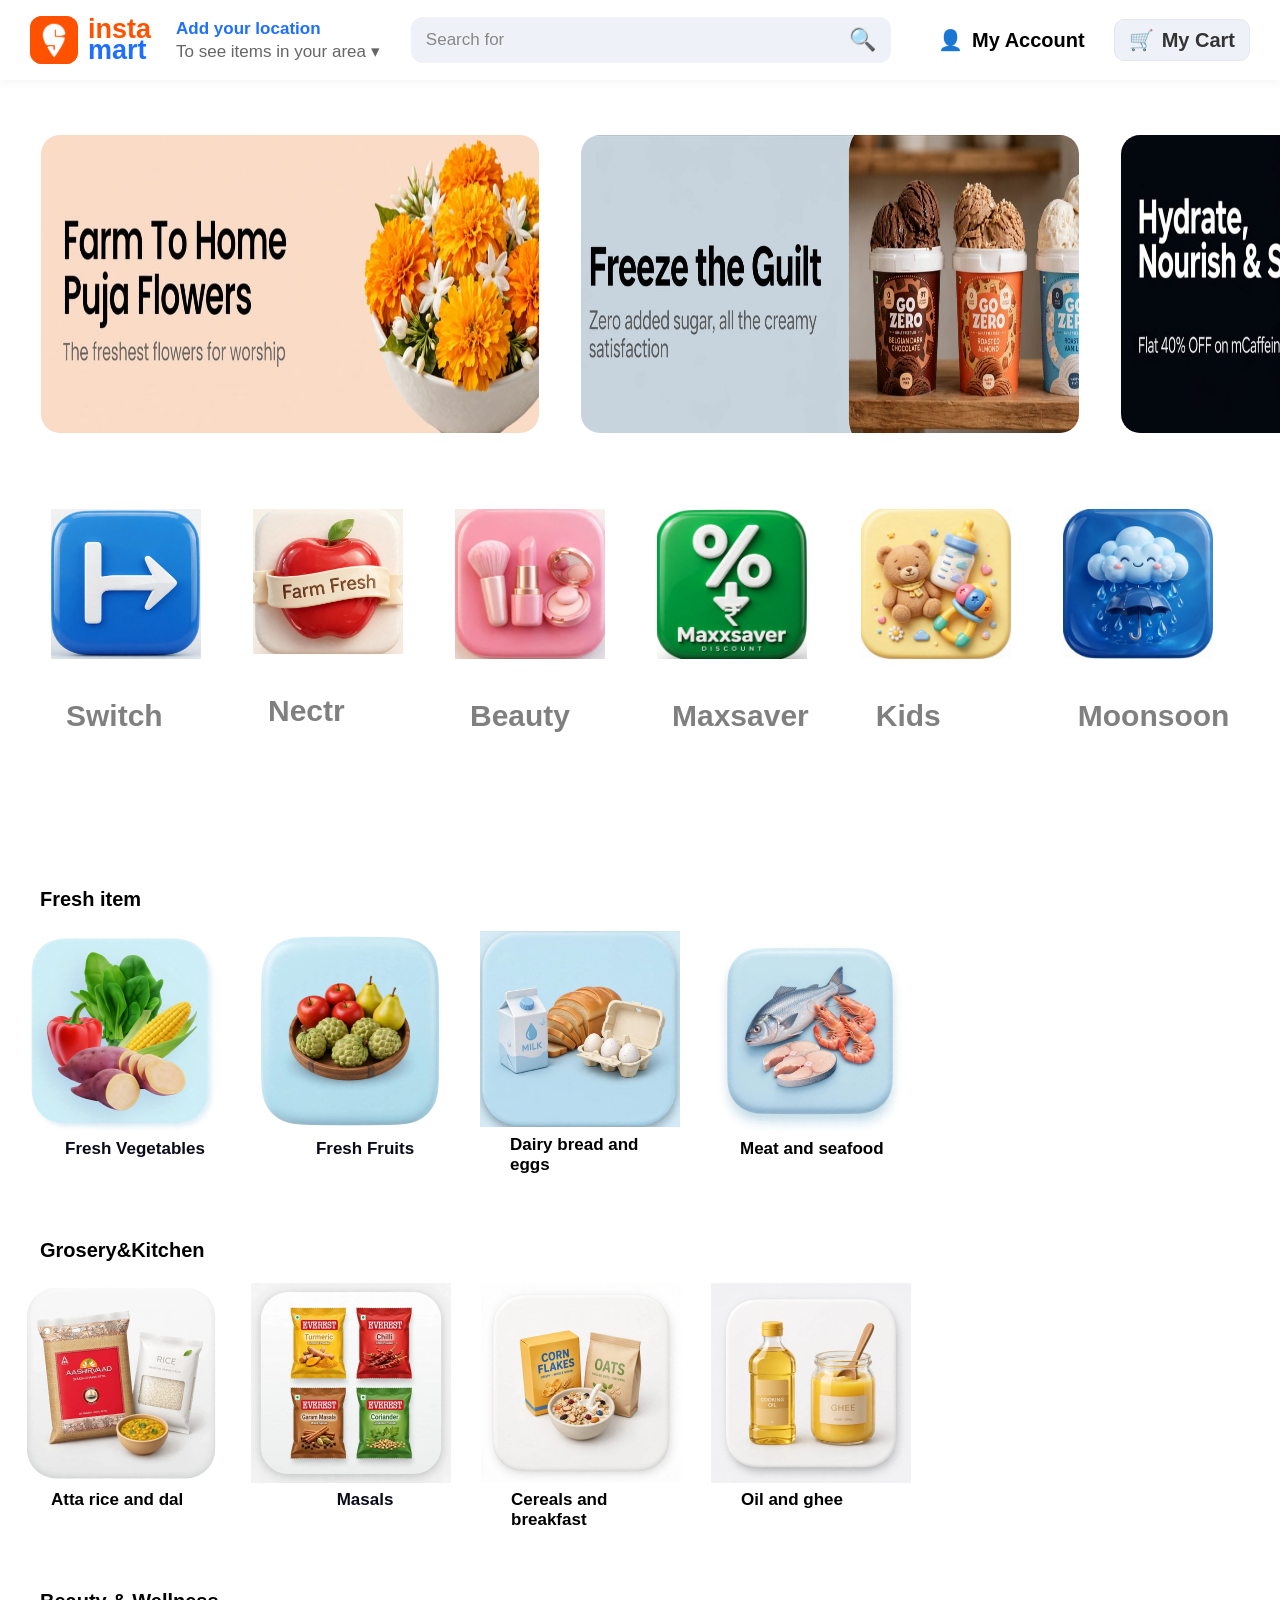
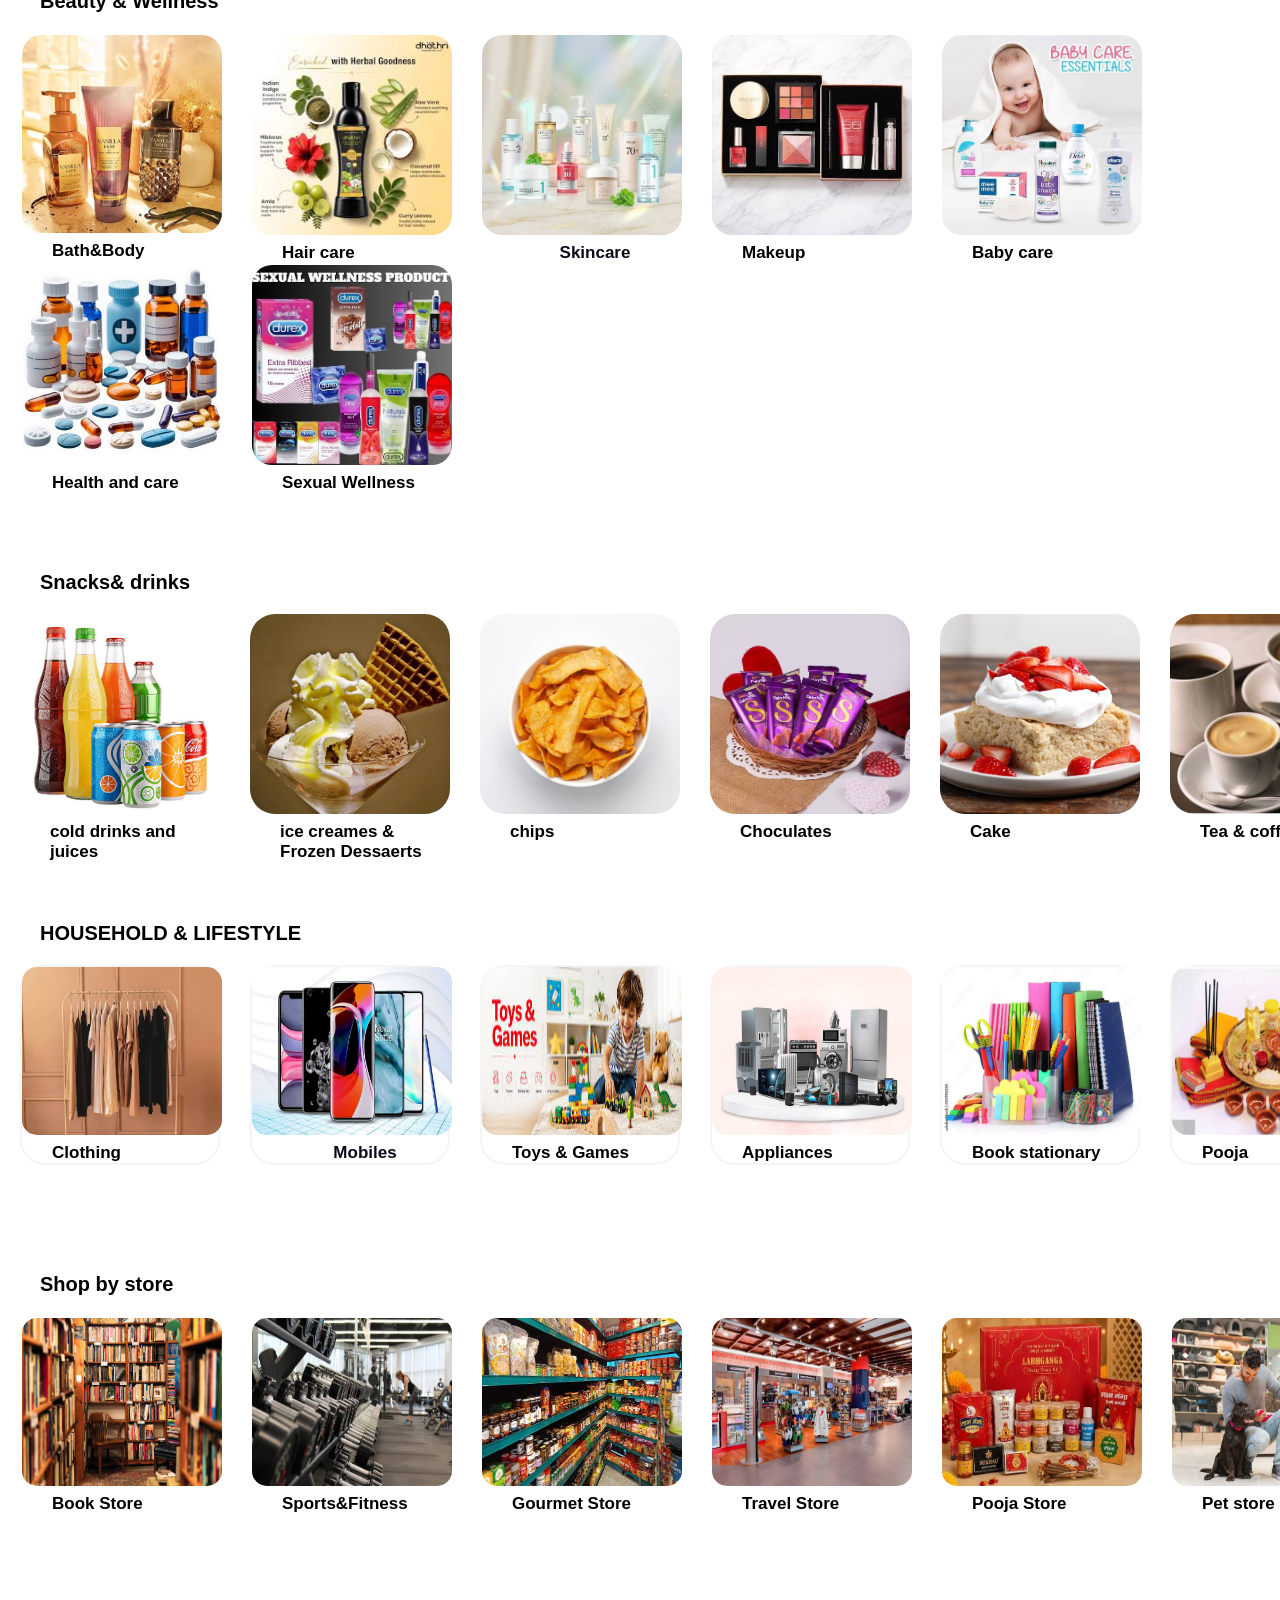
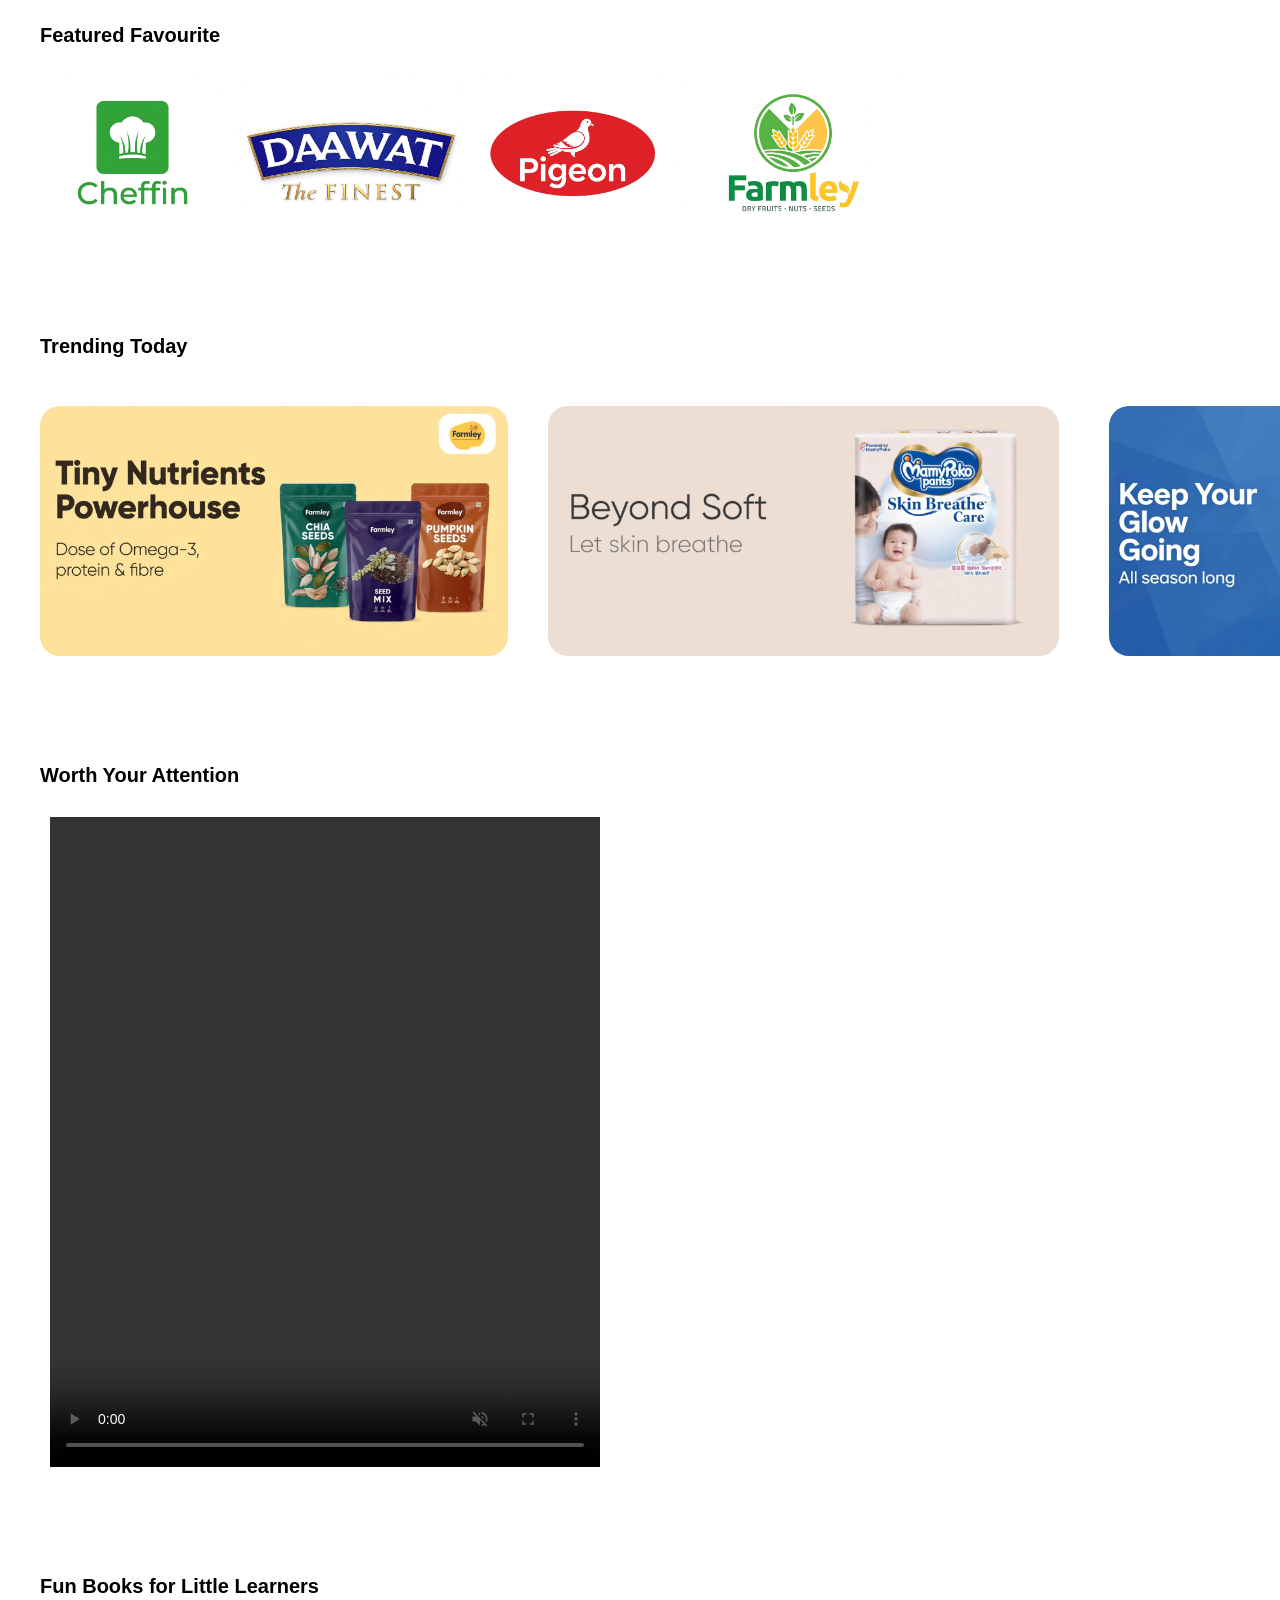
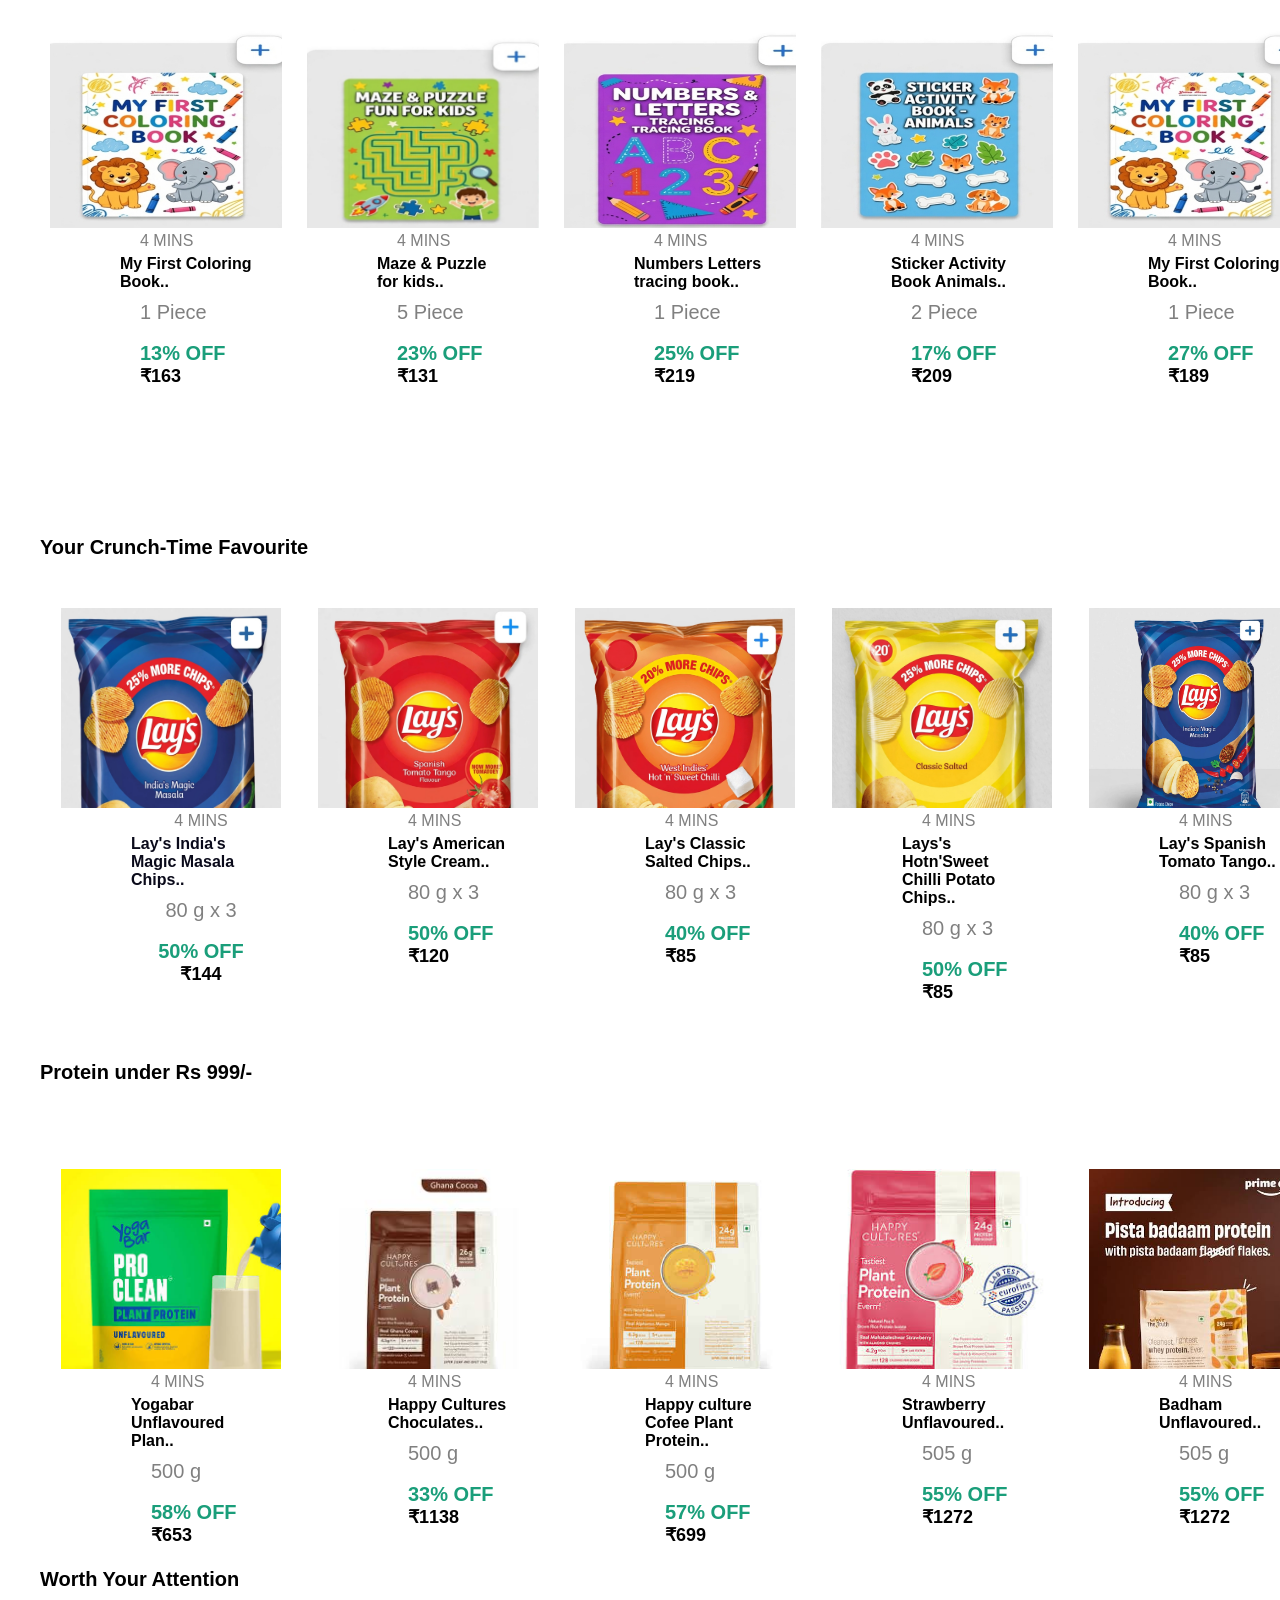
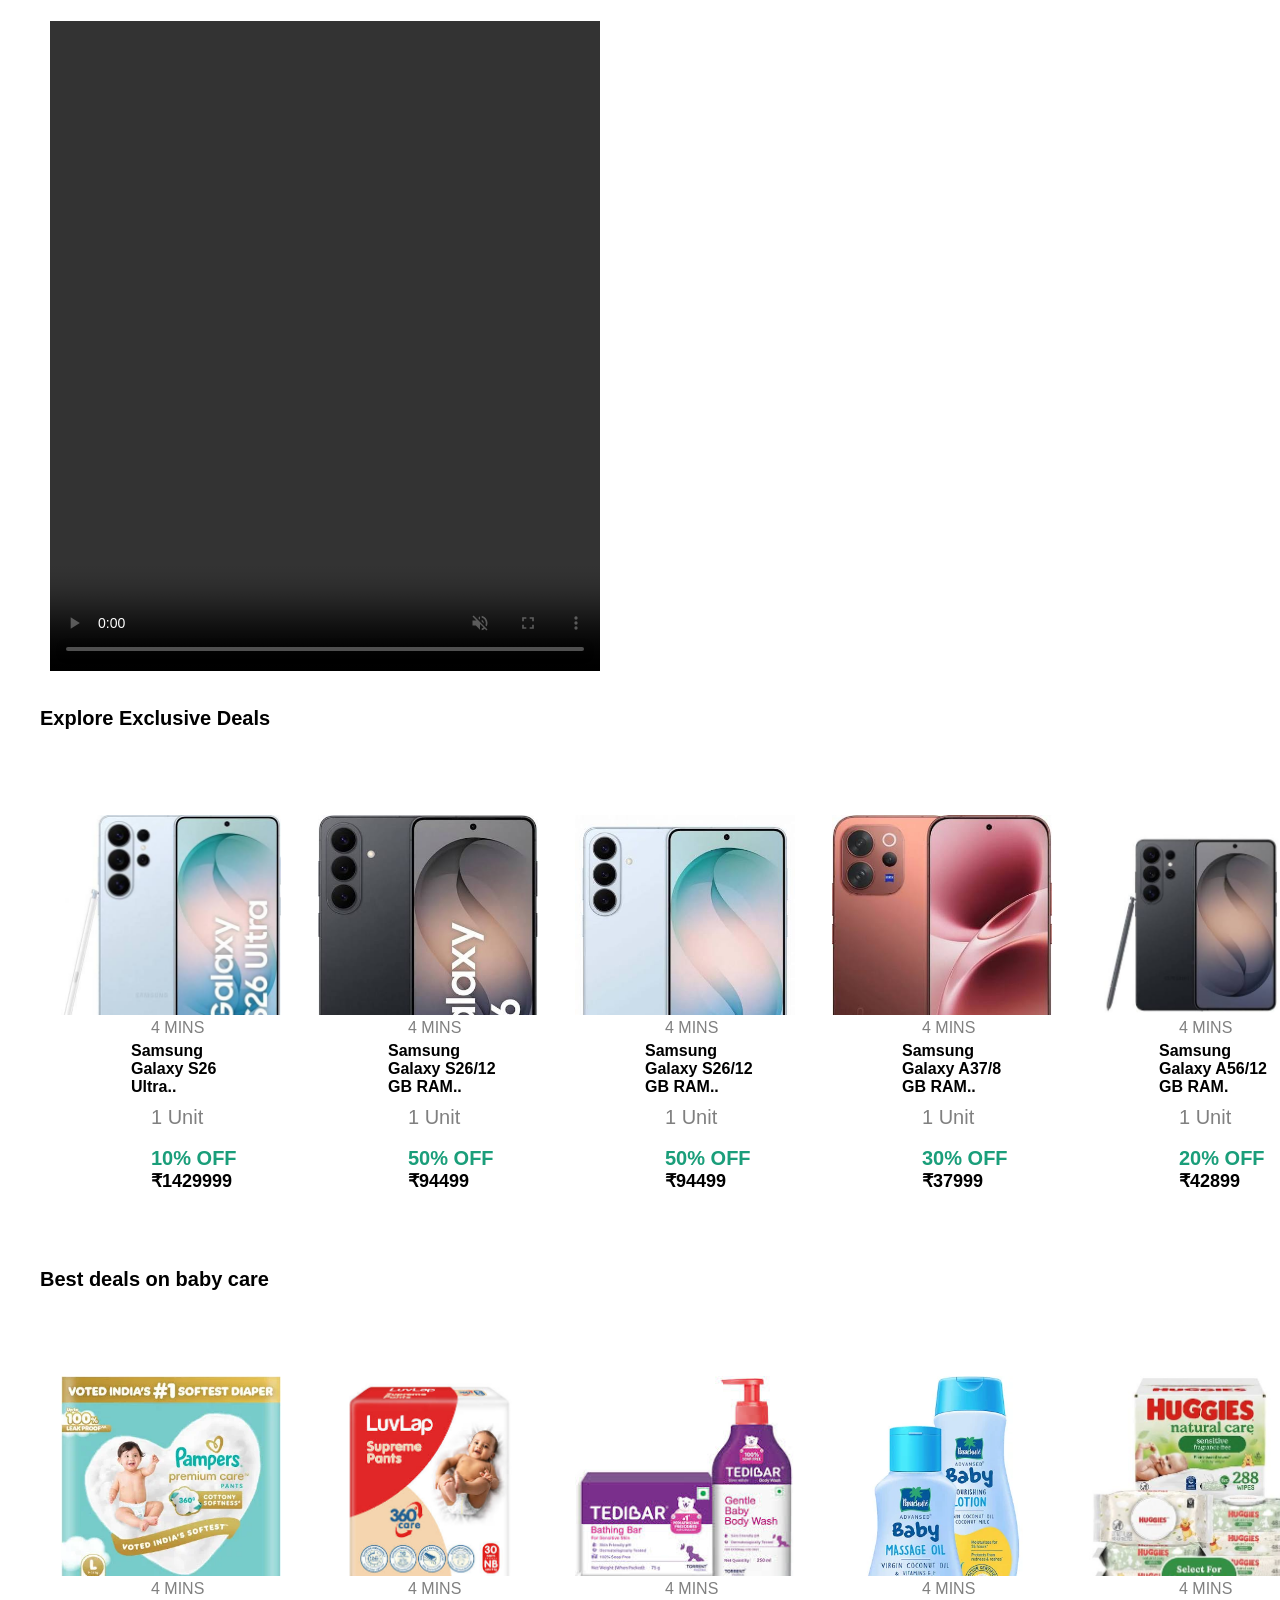
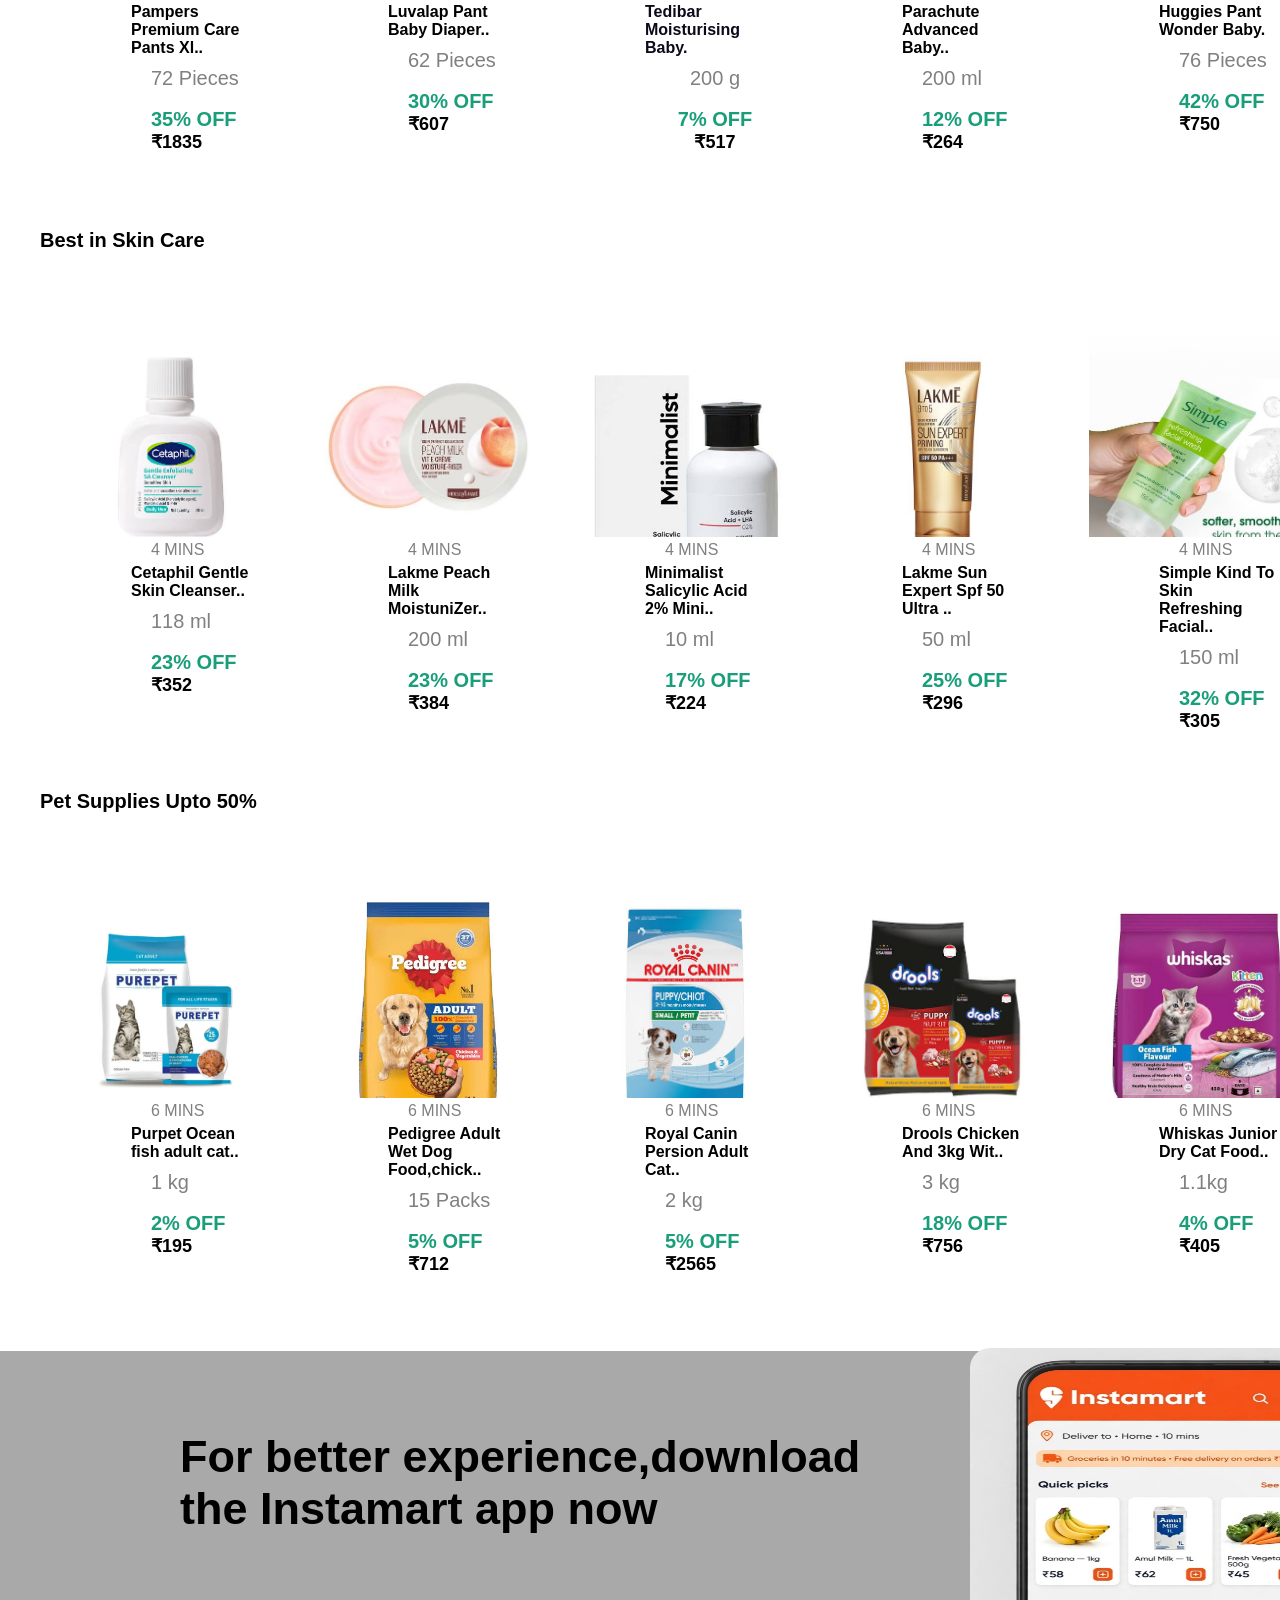
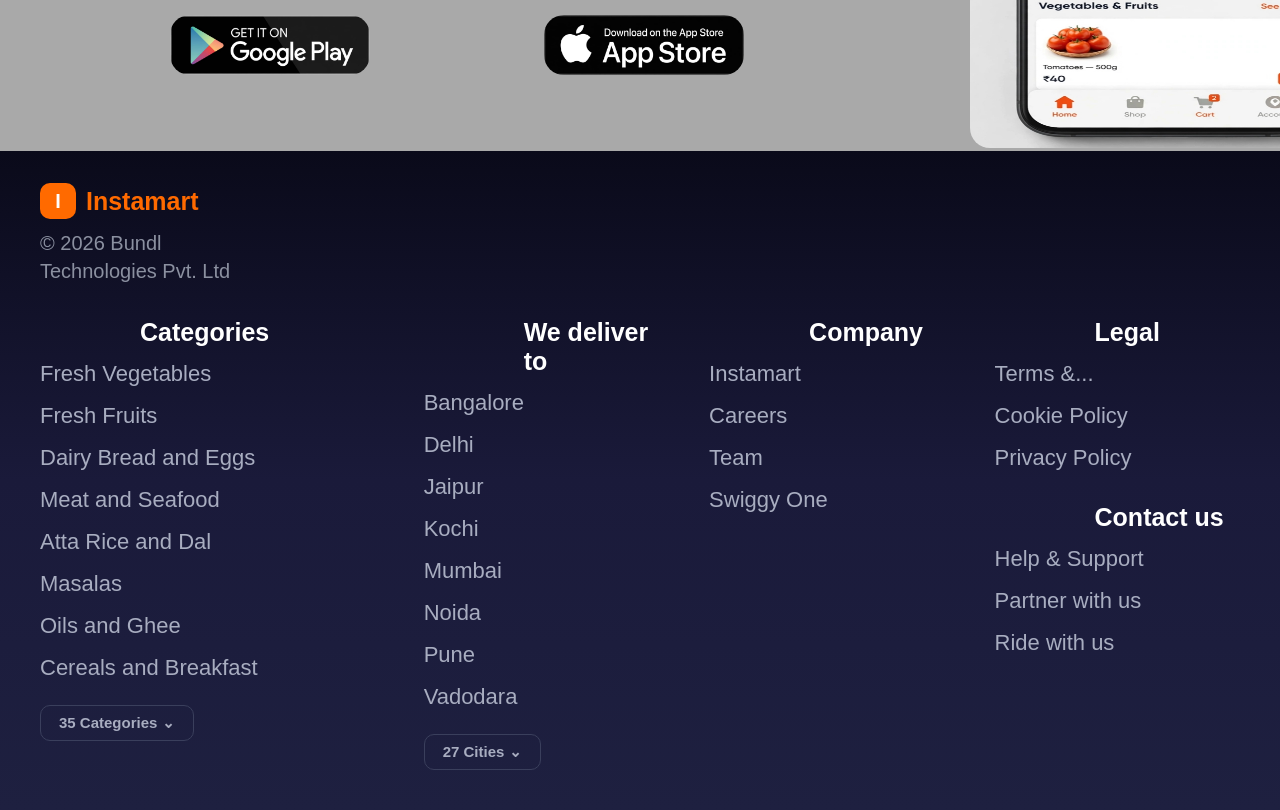
==== commit 5b0213f1: "work" ====
--- a/index.html
+++ b/index.html
@@ -902,6 +902,7 @@
         </ul>
       </div>
     </div>
+    
   </footer>
 
 </body>
